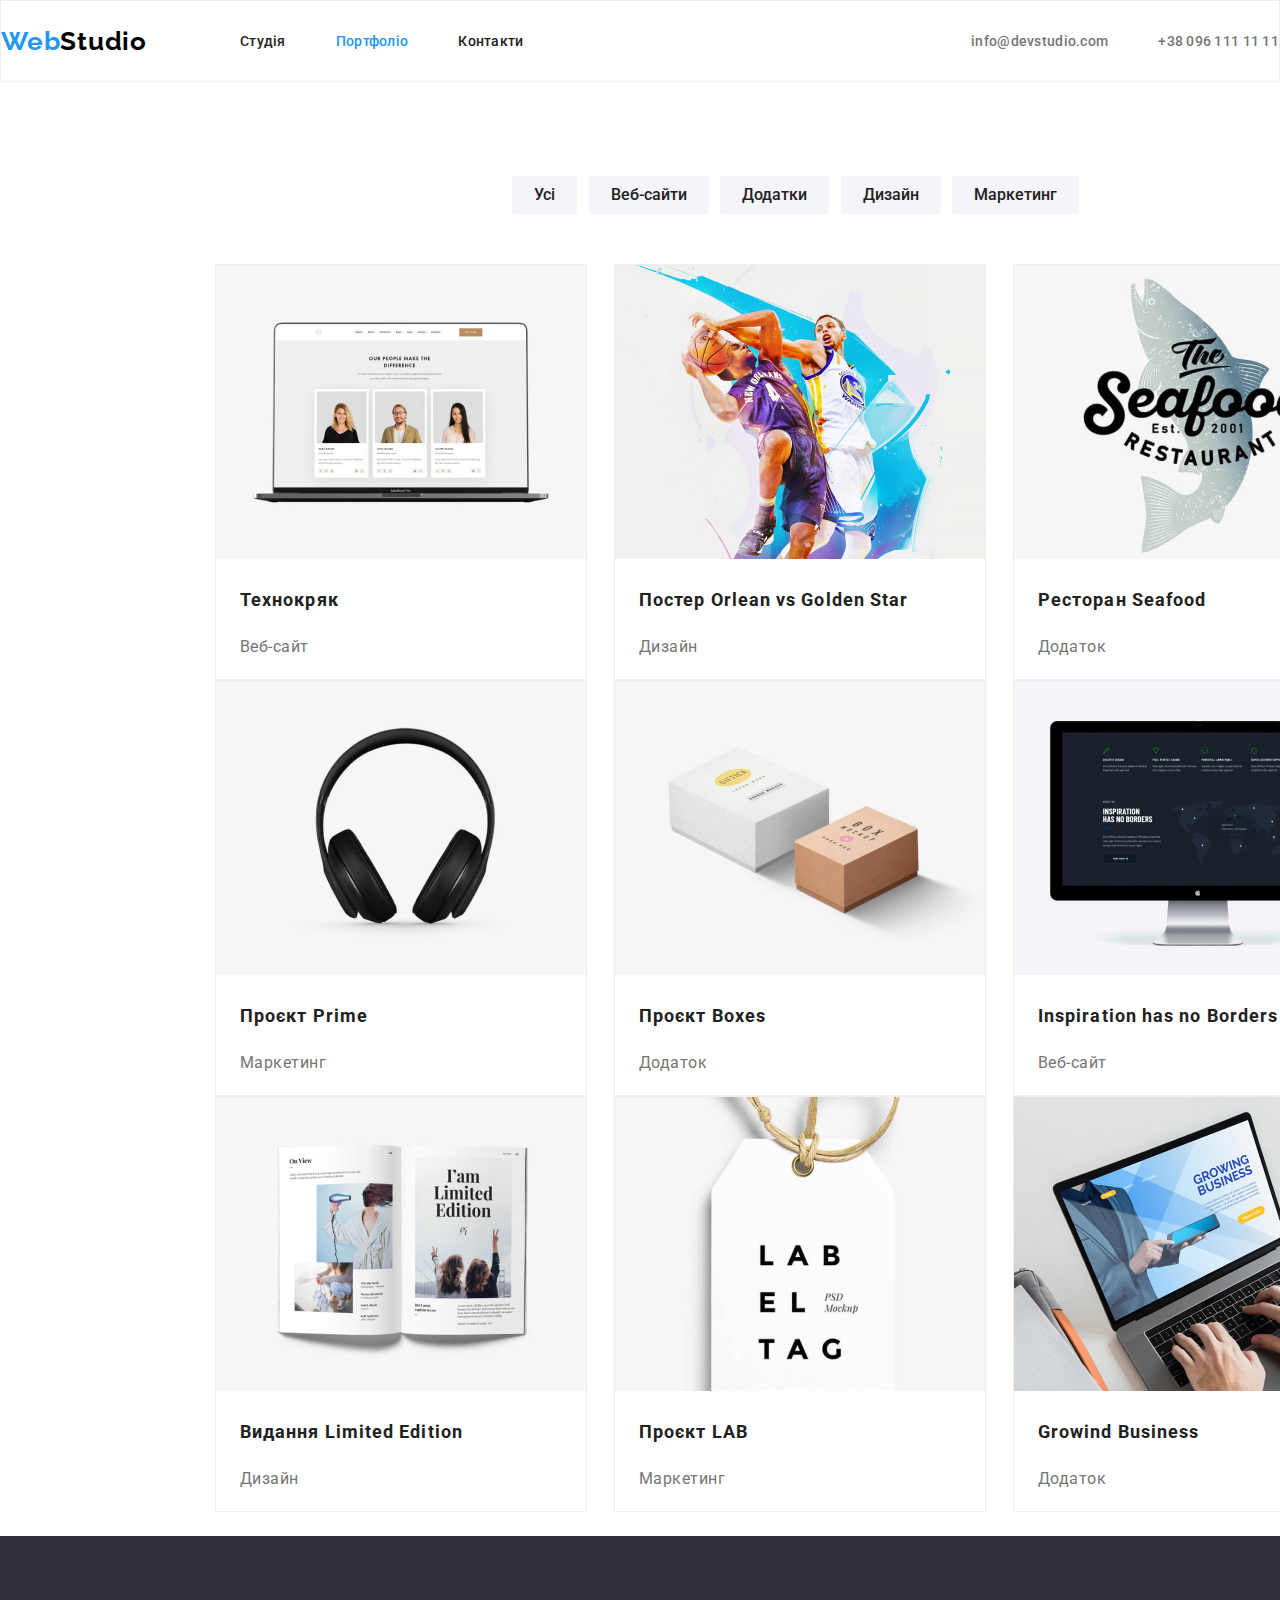
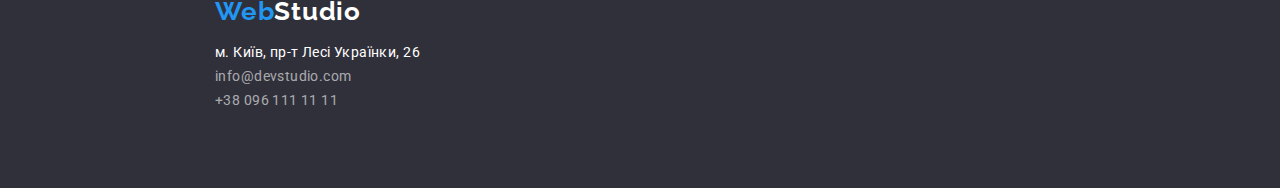
==== portfolio.html @ 53bcb786 "Header CSS" ====
<!DOCTYPE html>
<html lang="uk">
  <head>
    <meta charset="UTF-8" />
    <meta http-equiv="X-UA-Compatible" content="IE=edge" />
    <meta name="viewport" content="width=device-width, initial-scale=1.0" />
    <title>Портфоліо</title>
    <link rel="preconnect" href="https://fonts.googleapis.com" />
    <link rel="preconnect" href="https://fonts.gstatic.com" crossorigin />
    <link
      href="https://fonts.googleapis.com/css2?family=Raleway:wght@700&family=Roboto:wght@400;500;700;900&display=swap"
      rel="stylesheet"
    />
    <link rel="stylesheet" href="./styles/styles.css" />
  </head>
  <body>
    <!-- Header -->
    <header class="header">
      <!--Меню-->
      <div class="total-menu">
        <nav class="menu">
          <a class="name-header" href="./index.html" lang="en"
            ><span class="name-title">Web</span>Studio</a
          >
          <ul class="menu-list">
            <li class="menu-item"><a href="./index.html" class="link">Студія</a></li>
            <li class="menu-item">
              <a href="./portfolio.html" class="link current-text">Портфоліо</a>
            </li>
            <li class="menu-item"><a href="#" class="link">Контакти</a></li>
          </ul>
        </nav>
        <!--Лінки зв'язку-->
        <ul class="menu-contacts">
          <li class="contact-mail">
            <a href="mailto:info@devstudio.com" class="contacts-mail">info@devstudio.com</a>
          </li>
          <li class="contact-tel">
            <a href="tel:+380961111111" class="contacts-tel">+38 096 111 11 11</a>
          </li>
        </ul>
      </div>
    </header>
    <!--Main-->
    <main>
      <section class="portfolio">
        <div class="portfolio-box">
          <ul class="portfolio-list">
            <li class="portfolio-item"><button class="portf-button" type="button">Усі</button></li>
            <li class="portfolio-item">
              <button class="portf-button" type="button">Веб-сайти</button>
            </li>
            <li class="portfolio-item">
              <button class="portf-button" type="button">Додатки</button>
            </li>
            <li class="portfolio-item">
              <button class="portf-button" type="button">Дизайн</button>
            </li>
            <li class="portfolio-item">
              <button class="portf-button" type="button">Маркетинг</button>
            </li>
          </ul>
        </div>
        <h1 class="describe-title">Портфоліо з фотографіями</h1>
        <ul class="photo-list">
          <li class="photo-img">
            <img src="./images/img8.jpg" alt="Ноутбук" width="370" height="294" />
            <h2 class="photo-title">Технокряк</h2>
            <p class="photo-text"><span class="accent">Веб-сайт</span></p>
          </li>
          <li class="photo-img">
            <img src="./images/img9.jpg" alt="Баскетбол" width="370" height="294" />
            <h2 class="photo-title">Постер <span lang="en">Orlean vs Golden Star</span></h2>
            <p class="photo-text"><span class="accent">Дизайн</span></p>
          </li>
          <li class="photo-img">
            <img src="./images/img10.jpg" alt="Логотип" width="370" height="294" />
            <h2 class="photo-title">Ресторан <span lang="en">Seafood</span></h2>
            <p class="photo-text"><span class="accent">Додаток</span></p>
          </li>
          <li class="photo-img">
            <img src="./images/img11.jpg" alt="Навушники" width="370" height="294" />
            <h2 class="photo-title">Проєкт <span lang="en">Prime</span></h2>
            <p class="photo-text"><span class="accent">Маркетинг</span></p>
          </li>
          <li class="photo-img">
            <img src="./images/img12.jpg" alt="Упаковка з картону" width="370" height="294" />
            <h2 class="photo-title">Проєкт <span lang="en">Boxes</span></h2>
            <p class="photo-text"><span class="accent">Додаток</span></p>
          </li>
          <li class="photo-img">
            <img src="./images/img13.jpg" alt="Монітор" width="370" height="294" />
            <h2 class="photo-title" lang="en">Inspiration has no Borders</h2>
            <p class="photo-text"><span class="accent">Веб-сайт</span></p>
          </li>
          <li class="photo-img">
            <img src="./images/img14.jpg" alt="Журнал" width="370" height="294" />
            <h2 class="photo-title">Видання <span lang="en">Limited Edition</span></h2>
            <p class="photo-text"><span class="accent">Дизайн</span></p>
          </li>
          <li class="photo-img">
            <img src="./images/img15.jpg" alt="Бірка" width="370" height="294" />
            <h2 class="photo-title">Проєкт <span lang="en">LAB</span></h2>
            <p class="photo-text"><span class="accent">Маркетинг</span></p>
          </li>
          <li class="photo-img">
            <img src="./images/img16.jpg" alt="Робоче місце" width="370" height="294" />
            <h2 class="photo-title" lang="en">Growind Business</h2>
            <p class="photo-text"><span class="accent">Додаток</span></p>
          </li>
        </ul>
      </section>
    </main>
    <!--Footer-->
    <footer class="footer">
      <div class="footer-block">
        <a class="name-footer" href="index.html" lang="en"
          ><span class="name-title">Web</span>Studio</a
        >
        <address>
          <ul class="address-list">
            <li class="address-item">
              <a
                href="https://goo.gl/maps/f6Jy9NrF3AqPm8kXA"
                target="_blank"
                rel="noopener noreferrer"
                >м. Київ, пр-т Лесі Українки, 26</a
              >
            </li>
            <li class="address-item">
              <a href="mailto:info@devstudio.com" class="contact-link">info@devstudio.com</a>
            </li>
            <li class="address-item">
              <a href="tel:+380961111111" class="contact-link">+38 096 111 11 11</a>
            </li>
          </ul>
        </address>
      </div>
    </footer>
  </body>
</html>
---- styles/styles.css ----
:root {
    --brand-color: #000;
    --primary-text-color: #212121;
    --secondary-text-color: #757575;
    --accent-text-color: #2196F3;
    --title-color: #FFFFFF;
    --background-color: #2F303A;
    --background-button: #2196F3;
    --background-portfolio: #F5F4FA;
    --background-color-main: #ffffff;
    --background-color-active: #188CE8;
}

body {
    font-family: 'Roboto', sans-serif;
    color: var(--primary-text-color);
    background: var(--background-color-main);
    margin: 0 auto;
 
    font-size: 14px;
}

.container {
    width: 1200px;
    padding-left: 15px;
    padding-right: 15px;
    margin: 0 auto;

    outline: 1px solid tomato;
}

/*_____________________Header___________________*/
.header {
    border-color: var(--background-color-main);
    border: 1px solid #ECECEC;
}

.name-header {
    display: inline-block;
    margin-right: 93px;
  
    font-family: 'Raleway';
    font-weight: 700;
    font-size: 26px;
    line-height: 1.19;
    /* identical to box height */
    letter-spacing: 0.03em;

    text-decoration: none;
    color: var(--brand-color);
}

.name-title,
.name-footer {
    color: var(--accent-text-color);
}

/*__________________Menu_____________________*/
.total-menu{
    display: flex;
    align-items: center;
}

.menu {
    display: flex;
    align-items: center;
}

.menu-list,
.menu-contacts {
    list-style: none;
    margin: 0;
}

.menu-list {
    padding-left: 0px;
   
    display: flex;
    justify-content: flex-start; 
    flex-direction: row;
    gap: 50px;
}

.menu-item {
    margin-left: 0px;
    /* padding-right: 50px; */
    
 }

.link {
    display: block;

    color: var(--primary-text-color);
    padding-top: 32px;
    padding-bottom: 32px;

    text-decoration: none;

    font-weight: 500;
    line-height: 16px;
    letter-spacing: 0.02em;

    color: var(--primary-text-color);
}

.current-text {
    color: var(--accent-text-color);
}

   /* Connection links */
.menu-contacts {
    display: flex;
    align-items: center;
    /* padding: 0; */
    padding-left: 0;
    margin-left: auto;
    gap: 50px;
}

.contacts-mail {
    line-height: 16px;
    letter-spacing: 0.02em;

    color: var(--secondary-text-color);
}

.contacts-tel {
    line-height: 16px;
    letter-spacing: 0.02em;

    color: var(--secondary-text-color);
}

.contacts-mail,
.contacts-tel {
    text-decoration: none;
    font-weight: 500;
}

.link:hover,
.link:focus,
.contacts-mail:hover,
.contacts-mail:focus,
.contacts-tel:hover,
.contacts-tel:focus {
    color: var(--accent-text-color);
}

 /*___________________Hero____________________*/
.hero {
    padding-top: 200px;
    padding-bottom: 200px;
    /* padding-left: 452px; */
    background-color: var(--background-color);
}

.hero-title {
    margin: auto auto 30px auto;
    /* padding: 200px 452px 280px; */
    width: 696px;
    /* height: 120px; */
    left: 452px;
    top: 280px;
    font-weight: 900;
    font-size: 44px;
    line-height: 1.36;
    /* or 136% */
    text-align: center;
    letter-spacing: 0.06em;
    text-transform: uppercase;
    color: var(--title-color);
}

    /* Button */
.hero-button {
    width: 216px;
    height: 50px;
    margin: 0 auto;
    display: flex;
    align-items: center;
    text-align: center;
    font-weight: 700;
    font-size: 16px;
    line-height: 1.8;
    cursor: pointer;
    color: var(--title-color);
    background-color: var(--background-button);
    box-shadow: 0px 4px 4px rgba(0, 0, 0, 0.15);
    border-radius: 4px;
    border: none;
    justify-content: center;
}

.hero button[type="button"]:hover,
.hero button[type="button"]:focus {
    color: var(--title-color);
    background-color: var(--background-color-active);
}

/* ___________________Describe_________________________ */

.describe {
    padding-left: 215px;
    padding-top: 94px;
    padding-bottom: 94px;
}

.describe-title {
    content-visibility: hidden;
    margin: 0;
}

.describe-list {
    margin: 0 auto;
    padding-left: 0;
    display: flex;
    list-style: none;
    gap: 30px;
}



.describe-article {
    margin-top: 0;
    margin-bottom: 10px;
    /* width: 270px; */
    /* height: 16px; */
    font-weight: 700;
    font-size: 14px;
    line-height: 1.14;
    letter-spacing: 0.03em;
    text-transform: uppercase;
    color: var(--primary-text-color);
}

.describe-text {
    margin: 0;

    width: 270px;
    height: 72px;

    font-size: 14px;
    line-height: 1.5;
    /* or 171% */

    letter-spacing: 0.03em;
    color: var(--secondary-text-color);

}

/*__________________Our business______________*/

.our-business {
    margin-top: 118px;

    width: 1170px;
    height: 386px;
}

.our-business-title {
    margin: 0px;
    margin-left: 617px;
    margin-bottom: 50px;

    width: 366px;
    height: 42px;

    display: flex;
    justify-content: center;
    
    font-size: 32px;
    line-height: 1.3;
    text-align: center;
    letter-spacing: 0.03em;
    
    color: var(--primary-text-color);
}

.our-business-list {
    margin: 0 0 0 215px;
    padding-left: 0;
    display: flex;
    /* flex-direction: row; */
    list-style: none;
}

.our-business-item {
    padding-right: 30px;
}

/* __________________Our command________________ */
.our-command {
    margin-top: 94px;

    width: 1600px;
    height: 648px;

    background-color: var(--background-portfolio);
}

.our-command-title {
    padding-top: 94px;
    padding-left: 668px;
    margin: 0;

    width: 264px;
    height: 42px;

    display: flex;
    justify-content: center;

    font-size: 32px;
    line-height: 1.3;
    text-align: center;
    letter-spacing: 0.03em;

    color: var(--primary-text-color);
}

.our-command-list {
    margin: 50px 215px 94px;
    padding-left: 0px;

    display: flex;
    flex-direction: row;
  
    list-style: none;
}

.our-command-item {
    padding-right: 30px;

    width: 270px;
    height: 368px;
}

.our-name {
    margin-top: 30px;
    margin-bottom: 0;
    font-weight: 500;
    font-size: 16px;
    line-height: 1.18;
/* identical to box height */
    text-align: center;
    letter-spacing: 0.03em;
    color: var(--primary-text-color);
    display: flex;
    justify-content: center;
}

.our-job{
    margin-top: 10px;
    margin-bottom: 0;
    /* font-weight: 400; */
    font-size: 16px;
    line-height: 1.18;
/* identical to box height */
    text-align: center;
    letter-spacing: 0.03em;
    color:var(--secondary-text-color);

    display: flex;
    justify-content: center;
}

.pic-worker {
    width: 270px;
    height: 368px;

    background: #FFFFFF;
/* material shadow v1 */

    box-shadow: 0px 1px 3px rgba(0, 0, 0, 0.12), 0px 1px 1px rgba(0, 0, 0, 0.14), 0px 2px 1px rgba(0, 0, 0, 0.2);
    border-radius: 0px 0px 4px 4px;

}

/*__________________Footer__________________________*/
.footer {
    width: 1600px;
    height: 252px;

    background-color: var(--background-color);
}

.footer-block {
    padding-top: 60px;
}

.name-footer {
    margin-left: 215px;
    margin-top: 60px;

    width: 145px;
    height: 31px;

    font-family: 'Raleway';
    font-weight: 700;
    font-size: 26px;
    line-height: 1.19;
 /* identical to box height */
    letter-spacing: 0.03em;
    text-decoration: none;
    color: #FFFFFF;
}

.address-list {
    margin-left: 215px;

    padding-left: 0px;

    list-style: none;
    font-style: normal;

    width: 231px;
    height: 81px;


    text-decoration:none;
}

.contact-link:hover,
.contact-link:focus {
    color: var(--accent-text-color);
}

.address-list a[href="https://goo.gl/maps/f6Jy9NrF3AqPm8kXA"] {
    width: 231px;
    height: 21px;
    font-weight: 400;
    font-size: 14px;
    line-height: 1.71;
    /* or 171% */
    
    letter-spacing: 0.03em;

    text-decoration:none;
    color: #fff;
}

.contact-link {
    width: 231px;
    height: 21px;
    font-weight: 400;
    font-size: 14px;
    line-height: 1.71;
    /* or 171% */

    letter-spacing: 0.03em;

    color: rgba(255, 255, 255, 0.6);
    text-decoration:none;
}

.address-item:hover,
.address-item:focus {
    color: var(--accent-text-color);
}

/*========================Portfolio==========================*/

.portfolio {
    margin: 94px 0 0 215px;

    width: 1170px;
    height: 1360px;
}

.portfolio-box {
    margin: 94px 0 0 297px;
    padding-left: 0;
    width: 575px;
    height: 54px;
}

.portfolio-list {
    margin: 0;
    padding-left: 0;
    list-style: none;
    display: flex;
    justify-content: space-between;
}

.portf-button:hover,
.portf-button:focus {
    background-color: var(--accent-text-color);
    color: var(--title-color);
}

.portf-button {
    padding: 6px 22px;
    width: auto;
    height: 38px;
    border-radius: 4px;
    border: 0;
    cursor: pointer;
    font-family: 'Roboto';
    /* font-style: normal; */
    font-weight: 500;
    font-size: 16px;
    line-height: 1.6;
    /* identical to box height, or 162% */
    text-align: center;
    /* letter-spacing: 0.03em; */
    color: var(--primary-text-color);
    background-color: var(--background-portfolio);
}

.portfolio-item {
    padding-right: 8px;
}

.photo-list {
    margin-top: 34px;
    padding-left: 0;
    list-style: none;
    display: flex;
    justify-content: space-between;
    flex-flow: row wrap;
    align-items: flex-end;
}

.photo-img {
    background: #FFFFFF;
    border: 1px solid #EEEEEE;
}

.photo-title {
    margin-left: 24px;
    margin-top: 20px;

    width: 322px;
    height: 36px;

    font-weight: 700;
    font-size: 18px;
    line-height: 2;
/* identical to box height, or 200% */

    letter-spacing: 0.06em;

    color: var(--primary-text-color);
}

.photo-text {
    margin-left: 24px;
    margin-top: 4px;

    width: 322px;
    height: 30px;

    font-weight: 400;
    font-size: 16px;
    line-height: 1.8;
/* identical to box height, or 188% */

    letter-spacing: 0.03em;

    color: var(--secondary-text-color);
}
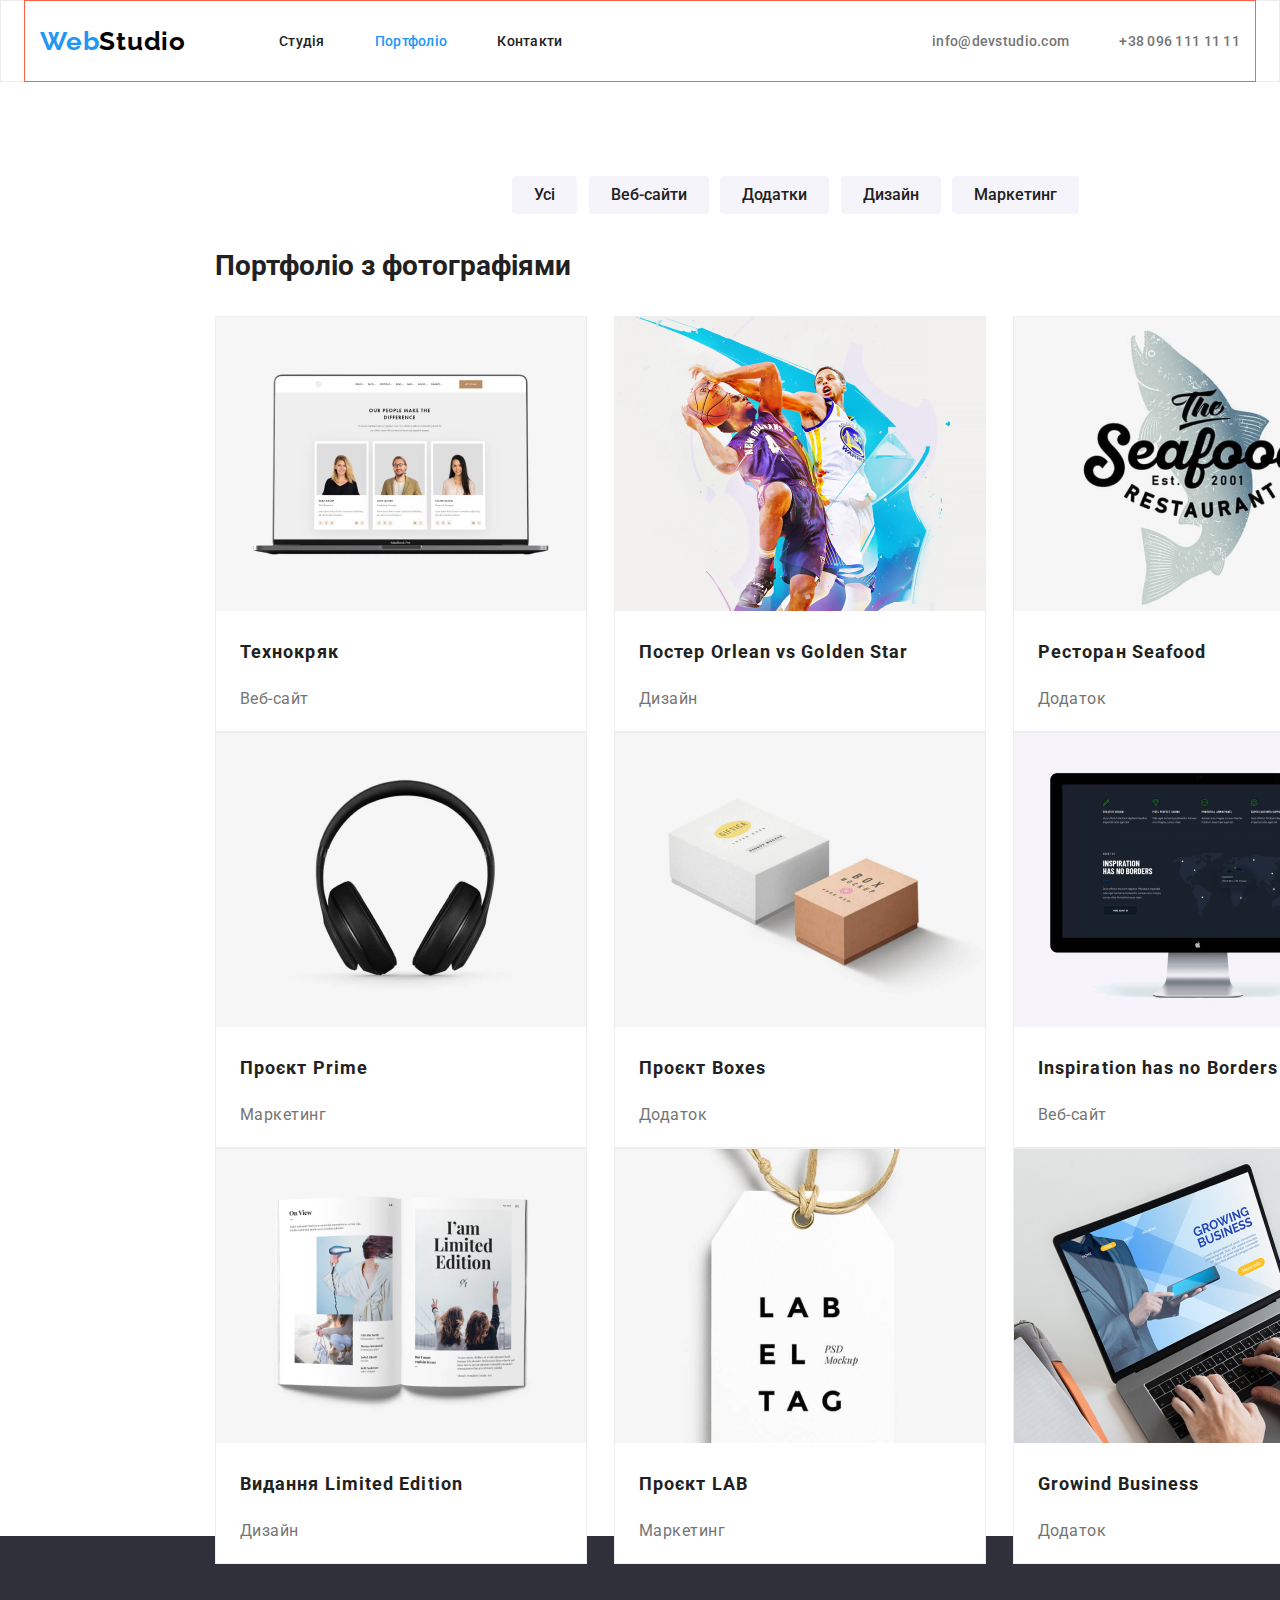
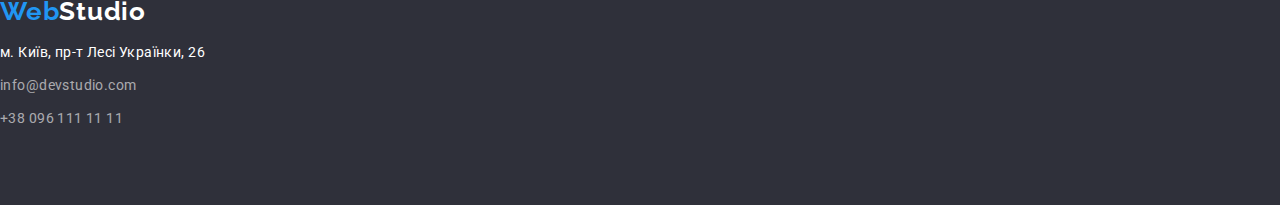
==== commit 5375e1bc: "Index CSS" ====
--- a/portfolio.html
+++ b/portfolio.html
@@ -17,7 +17,7 @@
     <!-- Header -->
     <header class="header">
       <!--Меню-->
-      <div class="total-menu">
+      <div class="container total-menu">
         <nav class="menu">
           <a class="name-header" href="./index.html" lang="en"
             ><span class="name-title">Web</span>Studio</a
--- a/styles/styles.css
+++ b/styles/styles.css
@@ -200,15 +200,21 @@
 /* ___________________Describe_________________________ */
 
 .describe {
-    padding-left: 215px;
     padding-top: 94px;
     padding-bottom: 94px;
 }
 
-.describe-title {
-    content-visibility: hidden;
-    margin: 0;
-}
+.visually-hidden {
+    position: absolute;
+    white-space: nowrap;
+    width: 1px; 
+    height: 1px;
+    overflow: hidden;
+    border: 0;
+    padding: 0;
+    clip: rect(0 0 0 0);
+    clip-path: inset(50%);
+    margin: -1px; }
 
 .describe-list {
     margin: 0 auto;
@@ -223,8 +229,7 @@
 .describe-article {
     margin-top: 0;
     margin-bottom: 10px;
-    /* width: 270px; */
-    /* height: 16px; */
+
     font-weight: 700;
     font-size: 14px;
     line-height: 1.14;
@@ -251,87 +256,67 @@
 /*__________________Our business______________*/
 
 .our-business {
-    margin-top: 118px;
-
-    width: 1170px;
-    height: 386px;
+    padding-bottom: 94px;
 }
 
 .our-business-title {
-    margin: 0px;
-    margin-left: 617px;
     margin-bottom: 50px;
-
-    width: 366px;
-    height: 42px;
+    margin-top: 0;
 
     display: flex;
     justify-content: center;
-    
     font-size: 32px;
     line-height: 1.3;
     text-align: center;
     letter-spacing: 0.03em;
-    
     color: var(--primary-text-color);
 }
 
 .our-business-list {
-    margin: 0 0 0 215px;
-    padding-left: 0;
-    display: flex;
-    /* flex-direction: row; */
-    list-style: none;
+    display: flex;
+    margin: 0;
+    padding-left: 0;
+
+    justify-content: center;
+    gap: 30px;
 }
 
 .our-business-item {
-    padding-right: 30px;
+    list-style: none;
+    /* padding-right: 30px; */
 }
 
 /* __________________Our command________________ */
 .our-command {
-    margin-top: 94px;
-
-    width: 1600px;
-    height: 648px;
+    padding-top: 94px;
+    padding-bottom: 94px;
 
     background-color: var(--background-portfolio);
 }
 
 .our-command-title {
-    padding-top: 94px;
-    padding-left: 668px;
-    margin: 0;
-
-    width: 264px;
-    height: 42px;
-
-    display: flex;
-    justify-content: center;
+    margin-bottom: 50px;
+    margin-top: 0;
 
     font-size: 32px;
     line-height: 1.3;
     text-align: center;
     letter-spacing: 0.03em;
-
     color: var(--primary-text-color);
 }
 
 .our-command-list {
-    margin: 50px 215px 94px;
-    padding-left: 0px;
-
-    display: flex;
-    flex-direction: row;
-  
+    display: flex;
+    justify-content: center;
+    margin: 0;
+    padding-left: 0;
+    gap: 30px;
     list-style: none;
 }
 
 .our-command-item {
-    padding-right: 30px;
-
-    width: 270px;
-    height: 368px;
+    /* width: 270px; */
+    /* height: 368px; */
 }
 
 .our-name {
@@ -377,23 +362,14 @@
 
 /*__________________Footer__________________________*/
 .footer {
-    width: 1600px;
-    height: 252px;
-
+    /* width: 1600px; */
+    /* height: 252px; */
+    padding: 60px 0;
     background-color: var(--background-color);
 }
 
-.footer-block {
-    padding-top: 60px;
-}
-
 .name-footer {
-    margin-left: 215px;
-    margin-top: 60px;
-
-    width: 145px;
-    height: 31px;
-
+    margin-bottom: 20px;
     font-family: 'Raleway';
     font-weight: 700;
     font-size: 26px;
@@ -405,17 +381,9 @@
 }
 
 .address-list {
-    margin-left: 215px;
-
     padding-left: 0px;
-
     list-style: none;
     font-style: normal;
-
-    width: 231px;
-    height: 81px;
-
-
     text-decoration:none;
 }
 
@@ -425,8 +393,6 @@
 }
 
 .address-list a[href="https://goo.gl/maps/f6Jy9NrF3AqPm8kXA"] {
-    width: 231px;
-    height: 21px;
     font-weight: 400;
     font-size: 14px;
     line-height: 1.71;
@@ -438,16 +404,16 @@
     color: #fff;
 }
 
+.address-item {
+    margin-top: 9px;
+}
+
 .contact-link {
-    width: 231px;
-    height: 21px;
     font-weight: 400;
     font-size: 14px;
     line-height: 1.71;
     /* or 171% */
-
-    letter-spacing: 0.03em;
-
+    letter-spacing: 0.03em;
     color: rgba(255, 255, 255, 0.6);
     text-decoration:none;
 }
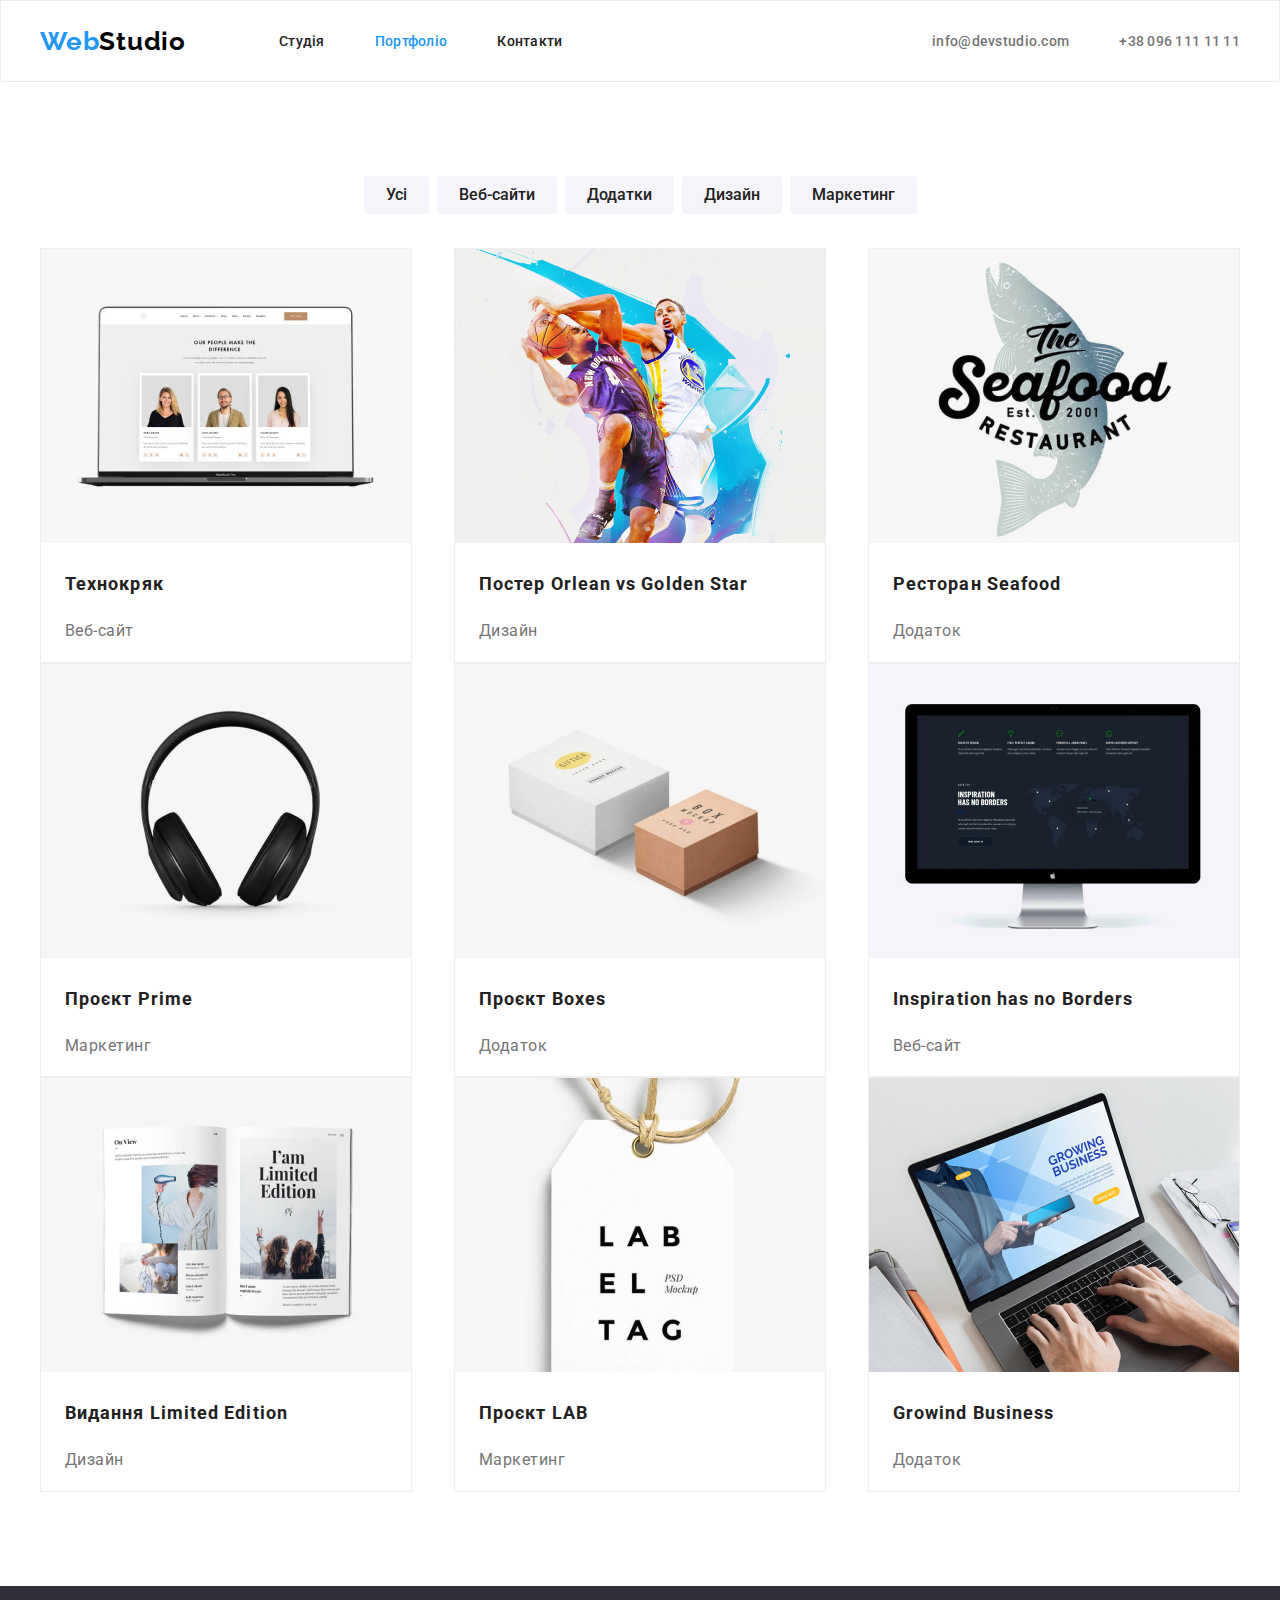
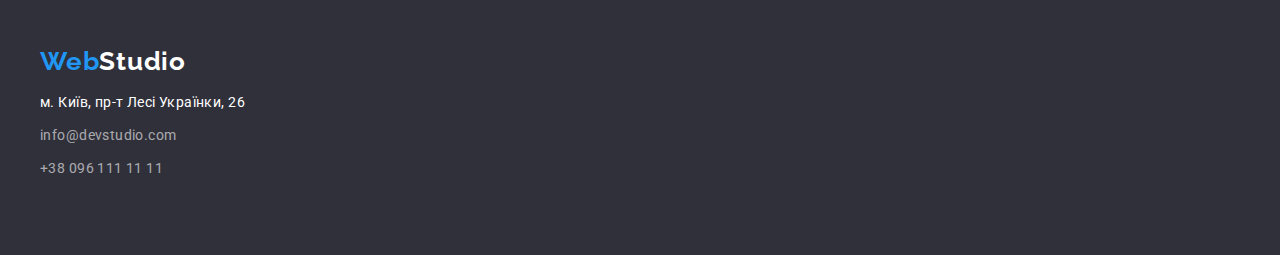
==== commit 6ad29206: "Portfolio CSS" ====
--- a/portfolio.html
+++ b/portfolio.html
@@ -44,7 +44,7 @@
     <!--Main-->
     <main>
       <section class="portfolio">
-        <div class="portfolio-box">
+        <div class="container">
           <ul class="portfolio-list">
             <li class="portfolio-item"><button class="portf-button" type="button">Усі</button></li>
             <li class="portfolio-item">
@@ -60,60 +60,60 @@
               <button class="portf-button" type="button">Маркетинг</button>
             </li>
           </ul>
+          <h1 class="visually-hidden">Портфоліо з фотографіями</h1>
+          <ul class="photo-list">
+            <li class="photo-img">
+              <img src="./images/img8.jpg" alt="Ноутбук" width="370" height="294" />
+              <h2 class="photo-title">Технокряк</h2>
+              <p class="photo-text"><span class="accent">Веб-сайт</span></p>
+            </li>
+            <li class="photo-img">
+              <img src="./images/img9.jpg" alt="Баскетбол" width="370" height="294" />
+              <h2 class="photo-title">Постер <span lang="en">Orlean vs Golden Star</span></h2>
+              <p class="photo-text"><span class="accent">Дизайн</span></p>
+            </li>
+            <li class="photo-img">
+              <img src="./images/img10.jpg" alt="Логотип" width="370" height="294" />
+              <h2 class="photo-title">Ресторан <span lang="en">Seafood</span></h2>
+              <p class="photo-text"><span class="accent">Додаток</span></p>
+            </li>
+            <li class="photo-img">
+              <img src="./images/img11.jpg" alt="Навушники" width="370" height="294" />
+              <h2 class="photo-title">Проєкт <span lang="en">Prime</span></h2>
+              <p class="photo-text"><span class="accent">Маркетинг</span></p>
+            </li>
+            <li class="photo-img">
+              <img src="./images/img12.jpg" alt="Упаковка з картону" width="370" height="294" />
+              <h2 class="photo-title">Проєкт <span lang="en">Boxes</span></h2>
+              <p class="photo-text"><span class="accent">Додаток</span></p>
+            </li>
+            <li class="photo-img">
+              <img src="./images/img13.jpg" alt="Монітор" width="370" height="294" />
+              <h2 class="photo-title" lang="en">Inspiration has no Borders</h2>
+              <p class="photo-text"><span class="accent">Веб-сайт</span></p>
+            </li>
+            <li class="photo-img">
+              <img src="./images/img14.jpg" alt="Журнал" width="370" height="294" />
+              <h2 class="photo-title">Видання <span lang="en">Limited Edition</span></h2>
+              <p class="photo-text"><span class="accent">Дизайн</span></p>
+            </li>
+            <li class="photo-img">
+              <img src="./images/img15.jpg" alt="Бірка" width="370" height="294" />
+              <h2 class="photo-title">Проєкт <span lang="en">LAB</span></h2>
+              <p class="photo-text"><span class="accent">Маркетинг</span></p>
+            </li>
+            <li class="photo-img">
+              <img src="./images/img16.jpg" alt="Робоче місце" width="370" height="294" />
+              <h2 class="photo-title" lang="en">Growind Business</h2>
+              <p class="photo-text"><span class="accent">Додаток</span></p>
+            </li>
+          </ul>
         </div>
-        <h1 class="describe-title">Портфоліо з фотографіями</h1>
-        <ul class="photo-list">
-          <li class="photo-img">
-            <img src="./images/img8.jpg" alt="Ноутбук" width="370" height="294" />
-            <h2 class="photo-title">Технокряк</h2>
-            <p class="photo-text"><span class="accent">Веб-сайт</span></p>
-          </li>
-          <li class="photo-img">
-            <img src="./images/img9.jpg" alt="Баскетбол" width="370" height="294" />
-            <h2 class="photo-title">Постер <span lang="en">Orlean vs Golden Star</span></h2>
-            <p class="photo-text"><span class="accent">Дизайн</span></p>
-          </li>
-          <li class="photo-img">
-            <img src="./images/img10.jpg" alt="Логотип" width="370" height="294" />
-            <h2 class="photo-title">Ресторан <span lang="en">Seafood</span></h2>
-            <p class="photo-text"><span class="accent">Додаток</span></p>
-          </li>
-          <li class="photo-img">
-            <img src="./images/img11.jpg" alt="Навушники" width="370" height="294" />
-            <h2 class="photo-title">Проєкт <span lang="en">Prime</span></h2>
-            <p class="photo-text"><span class="accent">Маркетинг</span></p>
-          </li>
-          <li class="photo-img">
-            <img src="./images/img12.jpg" alt="Упаковка з картону" width="370" height="294" />
-            <h2 class="photo-title">Проєкт <span lang="en">Boxes</span></h2>
-            <p class="photo-text"><span class="accent">Додаток</span></p>
-          </li>
-          <li class="photo-img">
-            <img src="./images/img13.jpg" alt="Монітор" width="370" height="294" />
-            <h2 class="photo-title" lang="en">Inspiration has no Borders</h2>
-            <p class="photo-text"><span class="accent">Веб-сайт</span></p>
-          </li>
-          <li class="photo-img">
-            <img src="./images/img14.jpg" alt="Журнал" width="370" height="294" />
-            <h2 class="photo-title">Видання <span lang="en">Limited Edition</span></h2>
-            <p class="photo-text"><span class="accent">Дизайн</span></p>
-          </li>
-          <li class="photo-img">
-            <img src="./images/img15.jpg" alt="Бірка" width="370" height="294" />
-            <h2 class="photo-title">Проєкт <span lang="en">LAB</span></h2>
-            <p class="photo-text"><span class="accent">Маркетинг</span></p>
-          </li>
-          <li class="photo-img">
-            <img src="./images/img16.jpg" alt="Робоче місце" width="370" height="294" />
-            <h2 class="photo-title" lang="en">Growind Business</h2>
-            <p class="photo-text"><span class="accent">Додаток</span></p>
-          </li>
-        </ul>
       </section>
     </main>
     <!--Footer-->
     <footer class="footer">
-      <div class="footer-block">
+      <div class="container">
         <a class="name-footer" href="index.html" lang="en"
           ><span class="name-title">Web</span>Studio</a
         >
--- a/styles/styles.css
+++ b/styles/styles.css
@@ -25,8 +25,6 @@
     padding-left: 15px;
     padding-right: 15px;
     margin: 0 auto;
-
-    outline: 1px solid tomato;
 }
 
 /*_____________________Header___________________*/
@@ -156,11 +154,7 @@
 
 .hero-title {
     margin: auto auto 30px auto;
-    /* padding: 200px 452px 280px; */
     width: 696px;
-    /* height: 120px; */
-    left: 452px;
-    top: 280px;
     font-weight: 900;
     font-size: 44px;
     line-height: 1.36;
@@ -224,8 +218,6 @@
     gap: 30px;
 }
 
-
-
 .describe-article {
     margin-top: 0;
     margin-bottom: 10px;
@@ -250,7 +242,6 @@
 
     letter-spacing: 0.03em;
     color: var(--secondary-text-color);
-
 }
 
 /*__________________Our business______________*/
@@ -283,7 +274,6 @@
 
 .our-business-item {
     list-style: none;
-    /* padding-right: 30px; */
 }
 
 /* __________________Our command________________ */
@@ -312,11 +302,6 @@
     padding-left: 0;
     gap: 30px;
     list-style: none;
-}
-
-.our-command-item {
-    /* width: 270px; */
-    /* height: 368px; */
 }
 
 .our-name {
@@ -357,13 +342,10 @@
 
     box-shadow: 0px 1px 3px rgba(0, 0, 0, 0.12), 0px 1px 1px rgba(0, 0, 0, 0.14), 0px 2px 1px rgba(0, 0, 0, 0.2);
     border-radius: 0px 0px 4px 4px;
-
 }
 
 /*__________________Footer__________________________*/
 .footer {
-    /* width: 1600px; */
-    /* height: 252px; */
     padding: 60px 0;
     background-color: var(--background-color);
 }
@@ -397,11 +379,10 @@
     font-size: 14px;
     line-height: 1.71;
     /* or 171% */
-    
     letter-spacing: 0.03em;
 
     text-decoration:none;
-    color: #fff;
+    color: var(--title-color);
 }
 
 .address-item {
@@ -426,17 +407,8 @@
 /*========================Portfolio==========================*/
 
 .portfolio {
-    margin: 94px 0 0 215px;
-
-    width: 1170px;
-    height: 1360px;
-}
-
-.portfolio-box {
-    margin: 94px 0 0 297px;
-    padding-left: 0;
-    width: 575px;
-    height: 54px;
+    padding-top: 94px;
+    padding-bottom: 94px;
 }
 
 .portfolio-list {
@@ -444,7 +416,8 @@
     padding-left: 0;
     list-style: none;
     display: flex;
-    justify-content: space-between;
+    justify-content: center;
+    gap: 8px;
 }
 
 .portf-button:hover,
@@ -472,13 +445,11 @@
     background-color: var(--background-portfolio);
 }
 
-.portfolio-item {
-    padding-right: 8px;
-}
-
 .photo-list {
     margin-top: 34px;
-    padding-left: 0;
+    margin-bottom: 0;
+    padding-left: 0;
+
     list-style: none;
     display: flex;
     justify-content: space-between;
@@ -494,33 +465,24 @@
 .photo-title {
     margin-left: 24px;
     margin-top: 20px;
-
-    width: 322px;
-    height: 36px;
-
+    /* width: 322px; */
+    /* height: 36px; */
     font-weight: 700;
     font-size: 18px;
     line-height: 2;
 /* identical to box height, or 200% */
-
     letter-spacing: 0.06em;
-
     color: var(--primary-text-color);
 }
 
 .photo-text {
     margin-left: 24px;
     margin-top: 4px;
-
-    width: 322px;
-    height: 30px;
 
     font-weight: 400;
     font-size: 16px;
     line-height: 1.8;
 /* identical to box height, or 188% */
-
-    letter-spacing: 0.03em;
-
+    letter-spacing: 0.03em;
     color: var(--secondary-text-color);
 }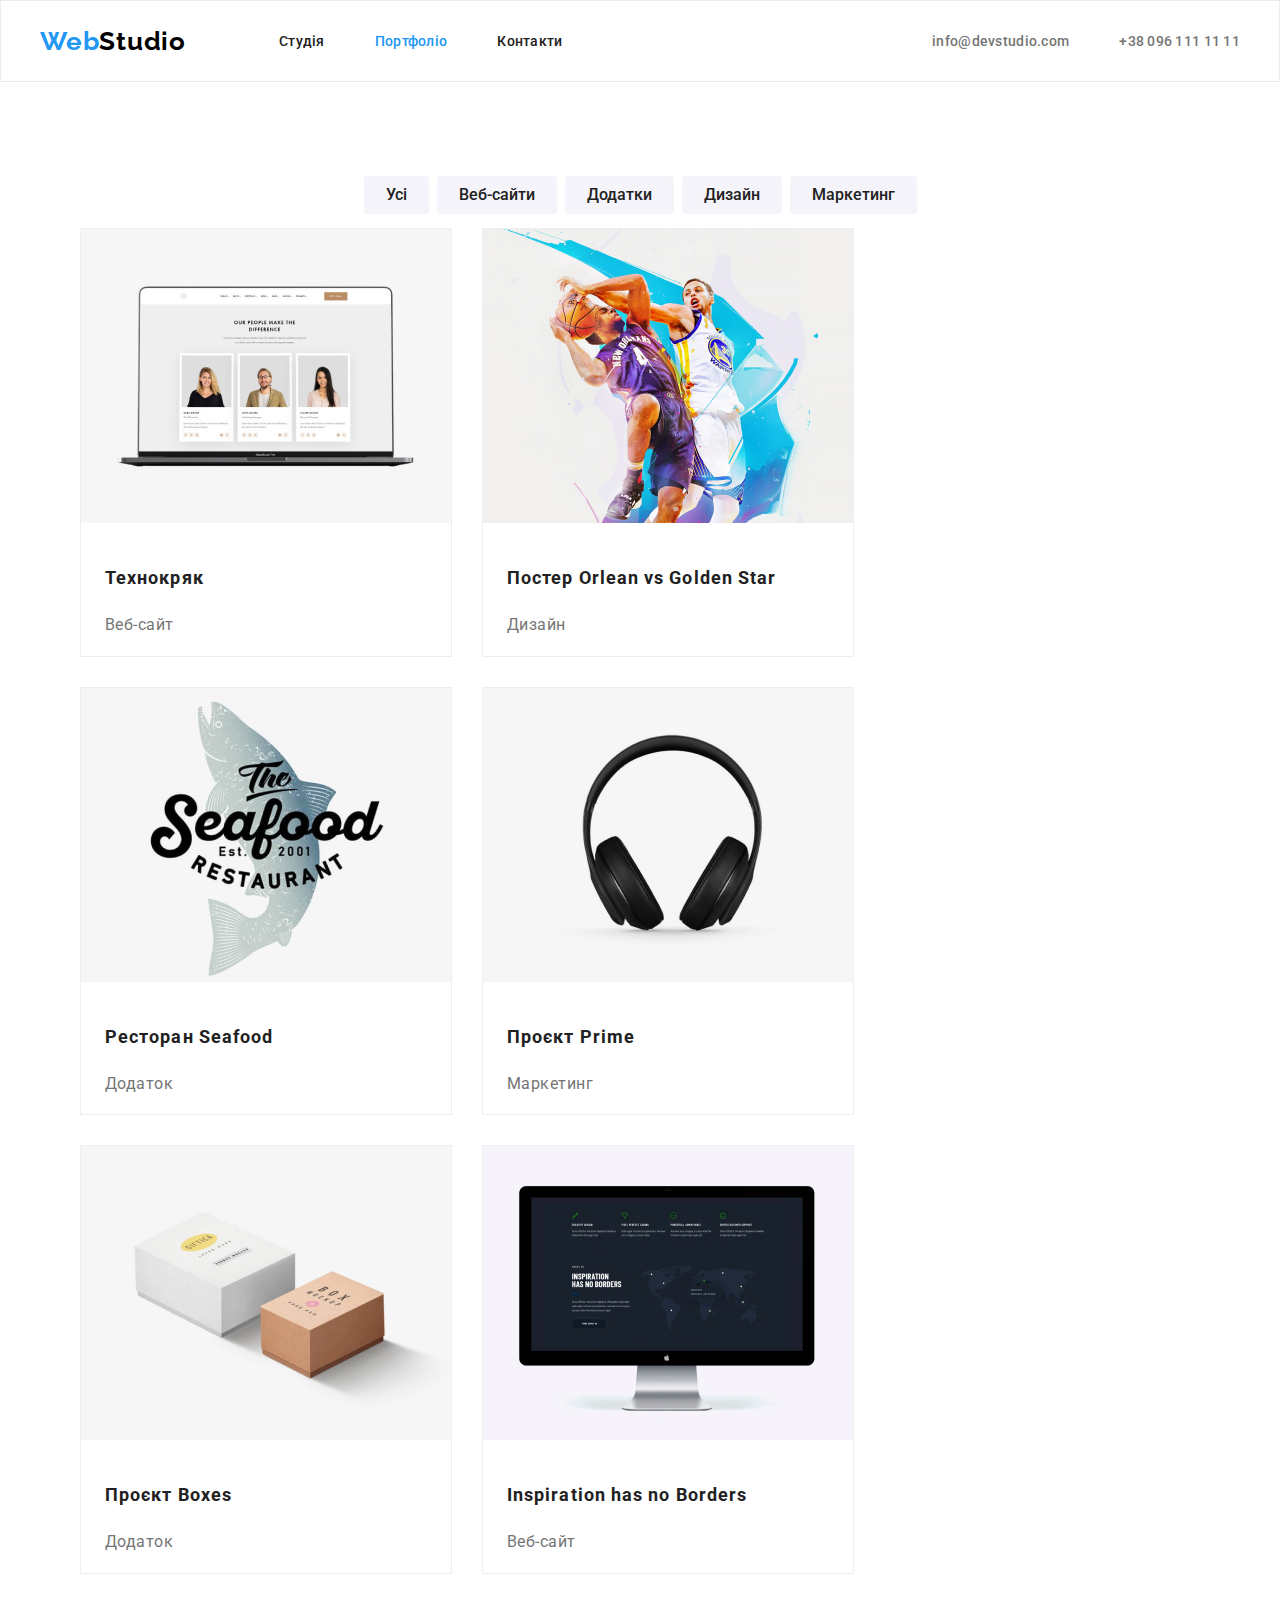
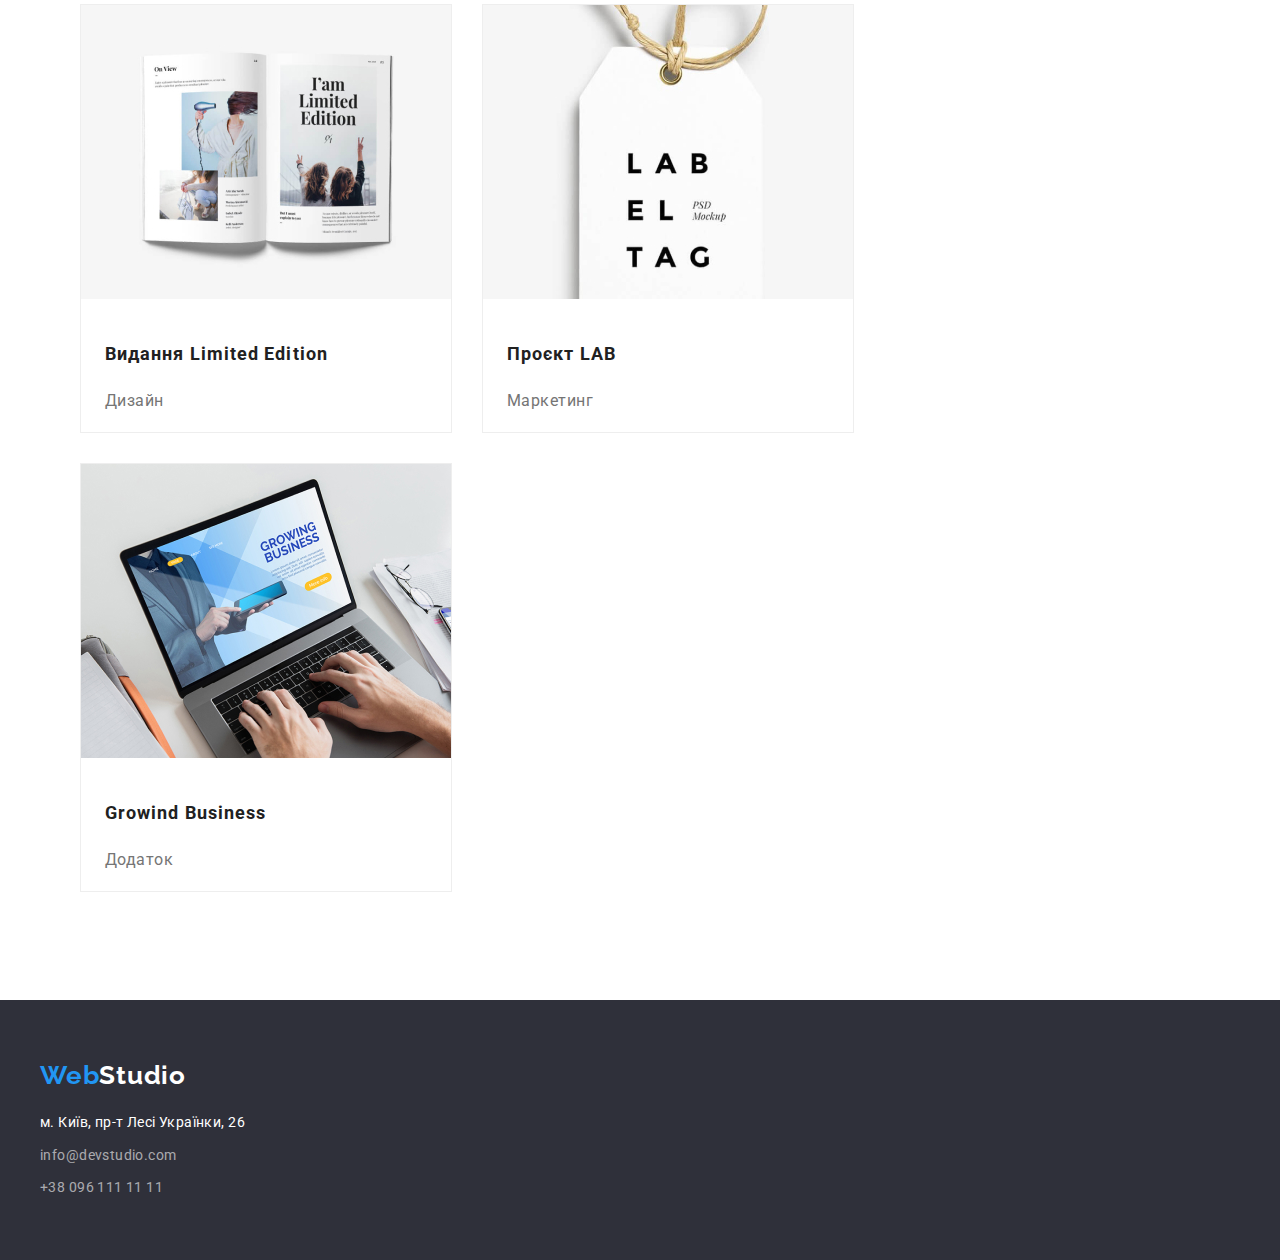
==== commit 9f3ce23a: "Footer HTML CSS" ====
--- a/portfolio.html
+++ b/portfolio.html
@@ -64,48 +64,66 @@
           <ul class="photo-list">
             <li class="photo-img">
               <img src="./images/img8.jpg" alt="Ноутбук" width="370" height="294" />
-              <h2 class="photo-title">Технокряк</h2>
-              <p class="photo-text"><span class="accent">Веб-сайт</span></p>
+              <div class="photo-item">
+                <h2 class="photo-title">Технокряк</h2>
+                <p class="photo-text"><span class="accent">Веб-сайт</span></p>
+              </div>
             </li>
             <li class="photo-img">
               <img src="./images/img9.jpg" alt="Баскетбол" width="370" height="294" />
-              <h2 class="photo-title">Постер <span lang="en">Orlean vs Golden Star</span></h2>
-              <p class="photo-text"><span class="accent">Дизайн</span></p>
+              <div class="photo-item">
+                <h2 class="photo-title">Постер <span lang="en">Orlean vs Golden Star</span></h2>
+                <p class="photo-text"><span class="accent">Дизайн</span></p>
+              </div>
             </li>
             <li class="photo-img">
               <img src="./images/img10.jpg" alt="Логотип" width="370" height="294" />
-              <h2 class="photo-title">Ресторан <span lang="en">Seafood</span></h2>
-              <p class="photo-text"><span class="accent">Додаток</span></p>
+              <div class="photo-item">
+                <h2 class="photo-title">Ресторан <span lang="en">Seafood</span></h2>
+                <p class="photo-text"><span class="accent">Додаток</span></p>
+              </div>
             </li>
             <li class="photo-img">
               <img src="./images/img11.jpg" alt="Навушники" width="370" height="294" />
-              <h2 class="photo-title">Проєкт <span lang="en">Prime</span></h2>
-              <p class="photo-text"><span class="accent">Маркетинг</span></p>
+              <div class="photo-item">
+                <h2 class="photo-title">Проєкт <span lang="en">Prime</span></h2>
+                <p class="photo-text"><span class="accent">Маркетинг</span></p>
+              </div>
             </li>
             <li class="photo-img">
               <img src="./images/img12.jpg" alt="Упаковка з картону" width="370" height="294" />
-              <h2 class="photo-title">Проєкт <span lang="en">Boxes</span></h2>
-              <p class="photo-text"><span class="accent">Додаток</span></p>
+              <div class="photo-item">
+                <h2 class="photo-title">Проєкт <span lang="en">Boxes</span></h2>
+                <p class="photo-text"><span class="accent">Додаток</span></p>
+              </div>
             </li>
             <li class="photo-img">
               <img src="./images/img13.jpg" alt="Монітор" width="370" height="294" />
-              <h2 class="photo-title" lang="en">Inspiration has no Borders</h2>
-              <p class="photo-text"><span class="accent">Веб-сайт</span></p>
+              <div class="photo-item">
+                <h2 class="photo-title" lang="en">Inspiration has no Borders</h2>
+                <p class="photo-text"><span class="accent">Веб-сайт</span></p>
+              </div>
             </li>
             <li class="photo-img">
               <img src="./images/img14.jpg" alt="Журнал" width="370" height="294" />
-              <h2 class="photo-title">Видання <span lang="en">Limited Edition</span></h2>
-              <p class="photo-text"><span class="accent">Дизайн</span></p>
+              <div class="photo-item">
+                <h2 class="photo-title">Видання <span lang="en">Limited Edition</span></h2>
+                <p class="photo-text"><span class="accent">Дизайн</span></p>
+              </div>
             </li>
             <li class="photo-img">
               <img src="./images/img15.jpg" alt="Бірка" width="370" height="294" />
-              <h2 class="photo-title">Проєкт <span lang="en">LAB</span></h2>
-              <p class="photo-text"><span class="accent">Маркетинг</span></p>
+              <div class="photo-item">
+                <h2 class="photo-title">Проєкт <span lang="en">LAB</span></h2>
+                <p class="photo-text"><span class="accent">Маркетинг</span></p>
+              </div>
             </li>
             <li class="photo-img">
               <img src="./images/img16.jpg" alt="Робоче місце" width="370" height="294" />
-              <h2 class="photo-title" lang="en">Growind Business</h2>
-              <p class="photo-text"><span class="accent">Додаток</span></p>
+              <div class="photo-item">
+                <h2 class="photo-title" lang="en">Growind Business</h2>
+                <p class="photo-text"><span class="accent">Додаток</span></p>
+              </div>
             </li>
           </ul>
         </div>
@@ -127,10 +145,10 @@
                 >м. Київ, пр-т Лесі Українки, 26</a
               >
             </li>
-            <li class="address-item">
+            <li class="address-link">
               <a href="mailto:info@devstudio.com" class="contact-link">info@devstudio.com</a>
             </li>
-            <li class="address-item">
+            <li class="address-link">
               <a href="tel:+380961111111" class="contact-link">+38 096 111 11 11</a>
             </li>
           </ul>
--- a/styles/styles.css
+++ b/styles/styles.css
@@ -304,9 +304,19 @@
     list-style: none;
 }
 
+.our-command-item {
+    background-color: var(--background-color-main);
+/* material shadow v1 */
+    box-shadow: 0px 1px 3px rgba(0, 0, 0, 0.12), 0px 1px 1px rgba(0, 0, 0, 0.14), 0px 2px 1px rgba(0, 0, 0, 0.2);
+    border-radius: 0px 0px 4px 4px;
+}
+
+.pic-worker {
+    padding: 30px 0;
+}
+
 .our-name {
-    margin-top: 30px;
-    margin-bottom: 0;
+    margin: 0;
     font-weight: 500;
     font-size: 16px;
     line-height: 1.18;
@@ -321,27 +331,15 @@
 .our-job{
     margin-top: 10px;
     margin-bottom: 0;
-    /* font-weight: 400; */
+
     font-size: 16px;
     line-height: 1.18;
 /* identical to box height */
     text-align: center;
     letter-spacing: 0.03em;
     color:var(--secondary-text-color);
-
-    display: flex;
-    justify-content: center;
-}
-
-.pic-worker {
-    width: 270px;
-    height: 368px;
-
-    background: #FFFFFF;
-/* material shadow v1 */
-
-    box-shadow: 0px 1px 3px rgba(0, 0, 0, 0.12), 0px 1px 1px rgba(0, 0, 0, 0.14), 0px 2px 1px rgba(0, 0, 0, 0.2);
-    border-radius: 0px 0px 4px 4px;
+    display: flex;
+    justify-content: center;
 }
 
 /*__________________Footer__________________________*/
@@ -351,7 +349,6 @@
 }
 
 .name-footer {
-    margin-bottom: 20px;
     font-family: 'Raleway';
     font-weight: 700;
     font-size: 26px;
@@ -359,10 +356,13 @@
  /* identical to box height */
     letter-spacing: 0.03em;
     text-decoration: none;
-    color: #FFFFFF;
+    color: var(--title-color);
 }
 
 .address-list {
+    margin-top: 20px;
+    margin-bottom: 0;
+
     padding-left: 0px;
     list-style: none;
     font-style: normal;
@@ -385,7 +385,7 @@
     color: var(--title-color);
 }
 
-.address-item {
+.address-link {
     margin-top: 9px;
 }
 
@@ -446,20 +446,22 @@
 }
 
 .photo-list {
+    list-style: none;
+    display: flex;
+    flex-wrap: wrap;
+
+    gap: 30px;
+}
+
+.photo-img {
+    background-color: var(--background-color-main);
+    border: 1px solid #EEEEEE;
+}
+
+.photo-item {
     margin-top: 34px;
     margin-bottom: 0;
     padding-left: 0;
-
-    list-style: none;
-    display: flex;
-    justify-content: space-between;
-    flex-flow: row wrap;
-    align-items: flex-end;
-}
-
-.photo-img {
-    background: #FFFFFF;
-    border: 1px solid #EEEEEE;
 }
 
 .photo-title {
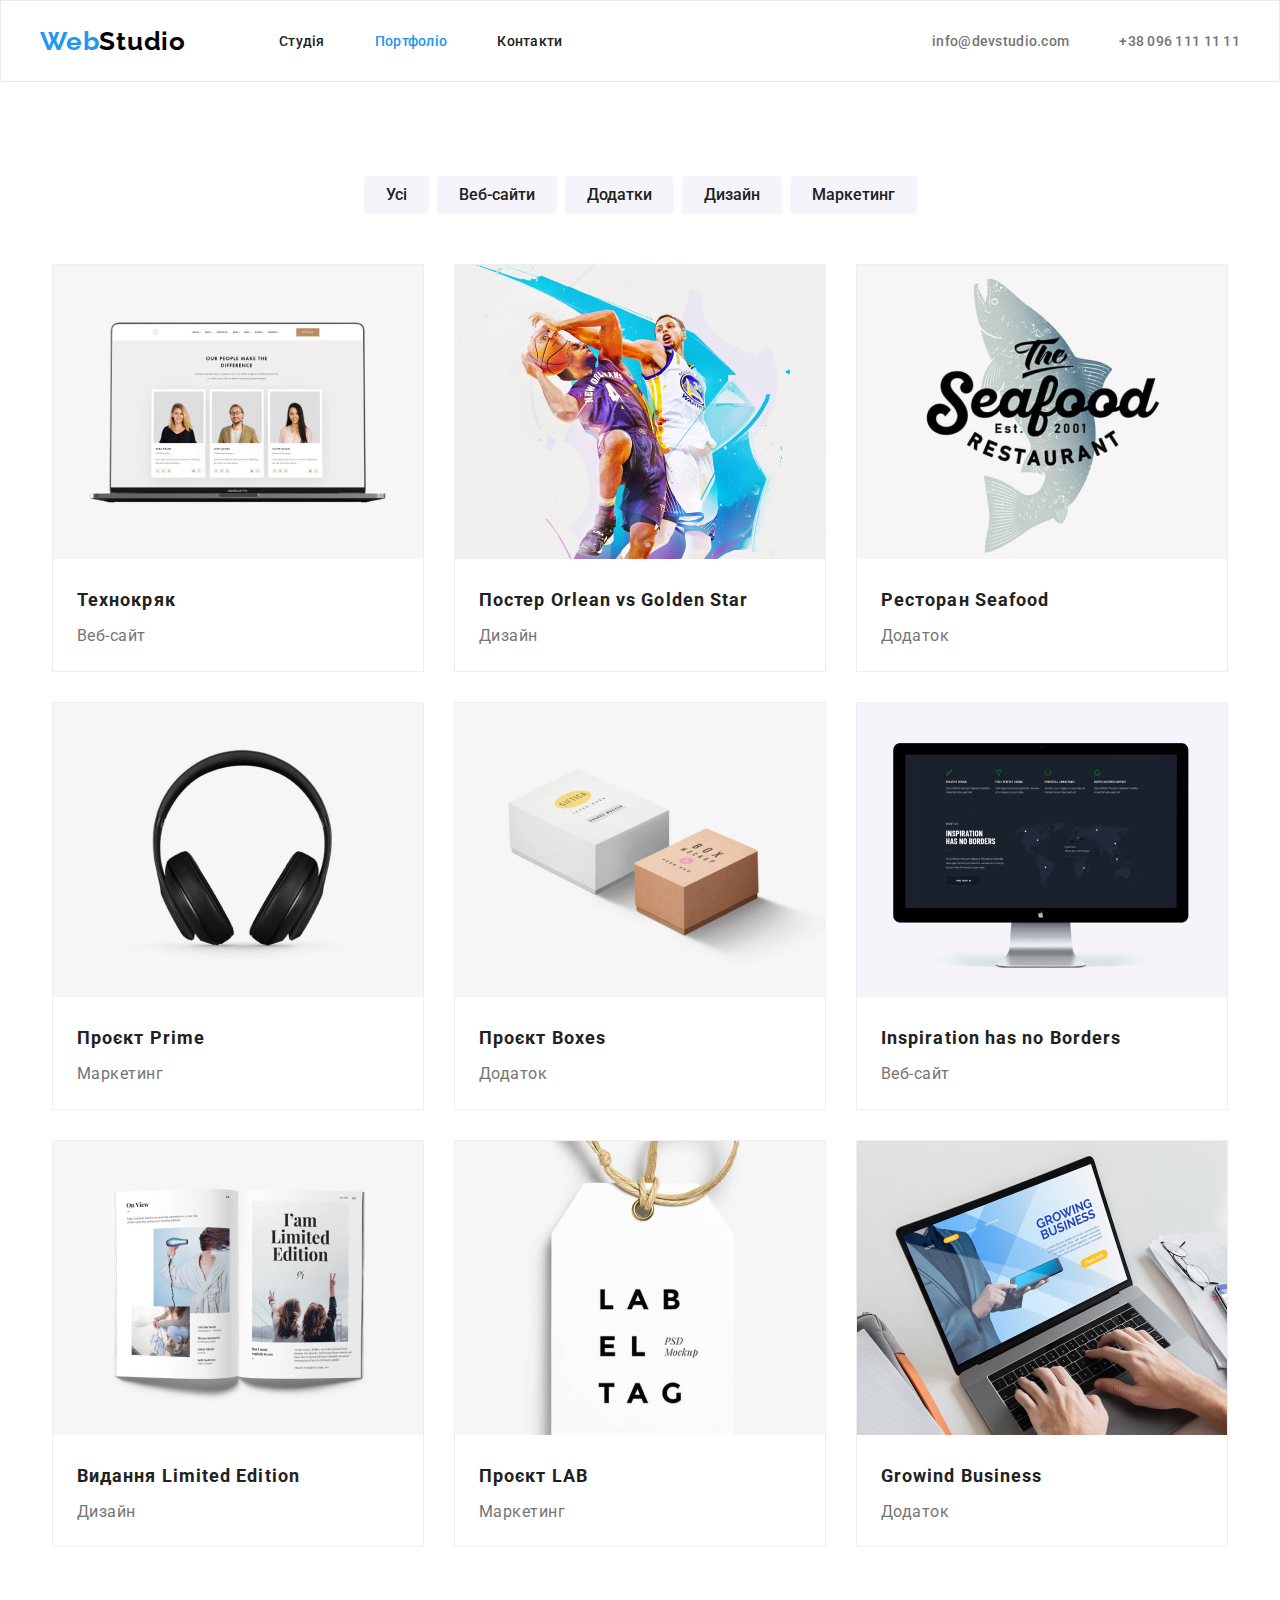
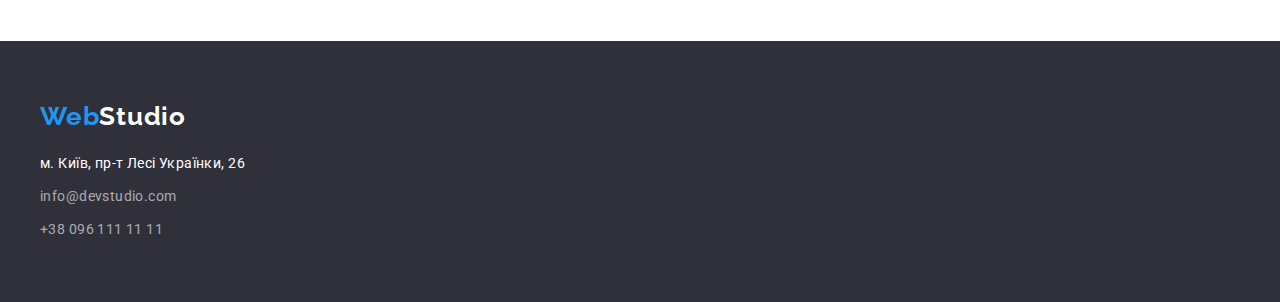
==== commit 8c3028b0: "Fix errors if Validator3" ====
--- a/portfolio.html
+++ b/portfolio.html
@@ -1,17 +1,16 @@
 <!DOCTYPE html>
 <html lang="uk">
   <head>
-    <meta charset="UTF-8" />
-    <meta http-equiv="X-UA-Compatible" content="IE=edge" />
-    <meta name="viewport" content="width=device-width, initial-scale=1.0" />
+    <meta charset="UTF-8">
+    <meta http-equiv="X-UA-Compatible" content="IE=edge">
+    <meta name="viewport" content="width=device-width, initial-scale=1.0">
     <title>Портфоліо</title>
-    <link rel="preconnect" href="https://fonts.googleapis.com" />
-    <link rel="preconnect" href="https://fonts.gstatic.com" crossorigin />
+    <link rel="preconnect" href="https://fonts.googleapis.com">
+    <link rel="preconnect" href="https://fonts.gstatic.com" crossorigin>
     <link
       href="https://fonts.googleapis.com/css2?family=Raleway:wght@700&family=Roboto:wght@400;500;700;900&display=swap"
-      rel="stylesheet"
-    />
-    <link rel="stylesheet" href="./styles/styles.css" />
+      rel="stylesheet">
+    <link rel="stylesheet" href="./styles/styles.css">
   </head>
   <body>
     <!-- Header -->
@@ -63,63 +62,63 @@
           <h1 class="visually-hidden">Портфоліо з фотографіями</h1>
           <ul class="photo-list">
             <li class="photo-img">
-              <img src="./images/img8.jpg" alt="Ноутбук" width="370" height="294" />
+              <img src="./images/img8.jpg" alt="Ноутбук" width="370" height="294">
               <div class="photo-item">
                 <h2 class="photo-title">Технокряк</h2>
                 <p class="photo-text"><span class="accent">Веб-сайт</span></p>
               </div>
             </li>
             <li class="photo-img">
-              <img src="./images/img9.jpg" alt="Баскетбол" width="370" height="294" />
+              <img src="./images/img9.jpg" alt="Баскетбол" width="370" height="294">
               <div class="photo-item">
                 <h2 class="photo-title">Постер <span lang="en">Orlean vs Golden Star</span></h2>
                 <p class="photo-text"><span class="accent">Дизайн</span></p>
               </div>
             </li>
             <li class="photo-img">
-              <img src="./images/img10.jpg" alt="Логотип" width="370" height="294" />
+              <img src="./images/img10.jpg" alt="Логотип" width="370" height="294">
               <div class="photo-item">
                 <h2 class="photo-title">Ресторан <span lang="en">Seafood</span></h2>
                 <p class="photo-text"><span class="accent">Додаток</span></p>
               </div>
             </li>
             <li class="photo-img">
-              <img src="./images/img11.jpg" alt="Навушники" width="370" height="294" />
+              <img src="./images/img11.jpg" alt="Навушники" width="370" height="294">
               <div class="photo-item">
                 <h2 class="photo-title">Проєкт <span lang="en">Prime</span></h2>
                 <p class="photo-text"><span class="accent">Маркетинг</span></p>
               </div>
             </li>
             <li class="photo-img">
-              <img src="./images/img12.jpg" alt="Упаковка з картону" width="370" height="294" />
+              <img src="./images/img12.jpg" alt="Упаковка з картону" width="370" height="294">
               <div class="photo-item">
                 <h2 class="photo-title">Проєкт <span lang="en">Boxes</span></h2>
                 <p class="photo-text"><span class="accent">Додаток</span></p>
               </div>
             </li>
             <li class="photo-img">
-              <img src="./images/img13.jpg" alt="Монітор" width="370" height="294" />
+              <img src="./images/img13.jpg" alt="Монітор" width="370" height="294">
               <div class="photo-item">
                 <h2 class="photo-title" lang="en">Inspiration has no Borders</h2>
                 <p class="photo-text"><span class="accent">Веб-сайт</span></p>
               </div>
             </li>
             <li class="photo-img">
-              <img src="./images/img14.jpg" alt="Журнал" width="370" height="294" />
+              <img src="./images/img14.jpg" alt="Журнал" width="370" height="294">
               <div class="photo-item">
                 <h2 class="photo-title">Видання <span lang="en">Limited Edition</span></h2>
                 <p class="photo-text"><span class="accent">Дизайн</span></p>
               </div>
             </li>
             <li class="photo-img">
-              <img src="./images/img15.jpg" alt="Бірка" width="370" height="294" />
+              <img src="./images/img15.jpg" alt="Бірка" width="370" height="294">
               <div class="photo-item">
                 <h2 class="photo-title">Проєкт <span lang="en">LAB</span></h2>
                 <p class="photo-text"><span class="accent">Маркетинг</span></p>
               </div>
             </li>
             <li class="photo-img">
-              <img src="./images/img16.jpg" alt="Робоче місце" width="370" height="294" />
+              <img src="./images/img16.jpg" alt="Робоче місце" width="370" height="294">
               <div class="photo-item">
                 <h2 class="photo-title" lang="en">Growind Business</h2>
                 <p class="photo-text"><span class="accent">Додаток</span></p>
--- a/styles/styles.css
+++ b/styles/styles.css
@@ -25,6 +25,7 @@
     padding-left: 15px;
     padding-right: 15px;
     margin: 0 auto;
+    /* border: 1px solid #bb2020; */
 }
 
 /*_____________________Header___________________*/
@@ -446,29 +447,34 @@
 }
 
 .photo-list {
+    margin-top: 50px;
+    margin-bottom: 0;
+    padding: 0;
+
     list-style: none;
     display: flex;
     flex-wrap: wrap;
+    justify-content: center;
 
     gap: 30px;
 }
 
 .photo-img {
+    box-sizing: border-box;
     background-color: var(--background-color-main);
     border: 1px solid #EEEEEE;
 }
 
 .photo-item {
-    margin-top: 34px;
-    margin-bottom: 0;
-    padding-left: 0;
+    
+    margin: 0;
+    padding: 20px 24px;
 }
 
 .photo-title {
-    margin-left: 24px;
-    margin-top: 20px;
-    /* width: 322px; */
-    /* height: 36px; */
+    margin-top: 0;
+    margin-bottom: 4px;
+
     font-weight: 700;
     font-size: 18px;
     line-height: 2;
@@ -478,9 +484,7 @@
 }
 
 .photo-text {
-    margin-left: 24px;
-    margin-top: 4px;
-
+    margin: 0;
     font-weight: 400;
     font-size: 16px;
     line-height: 1.8;
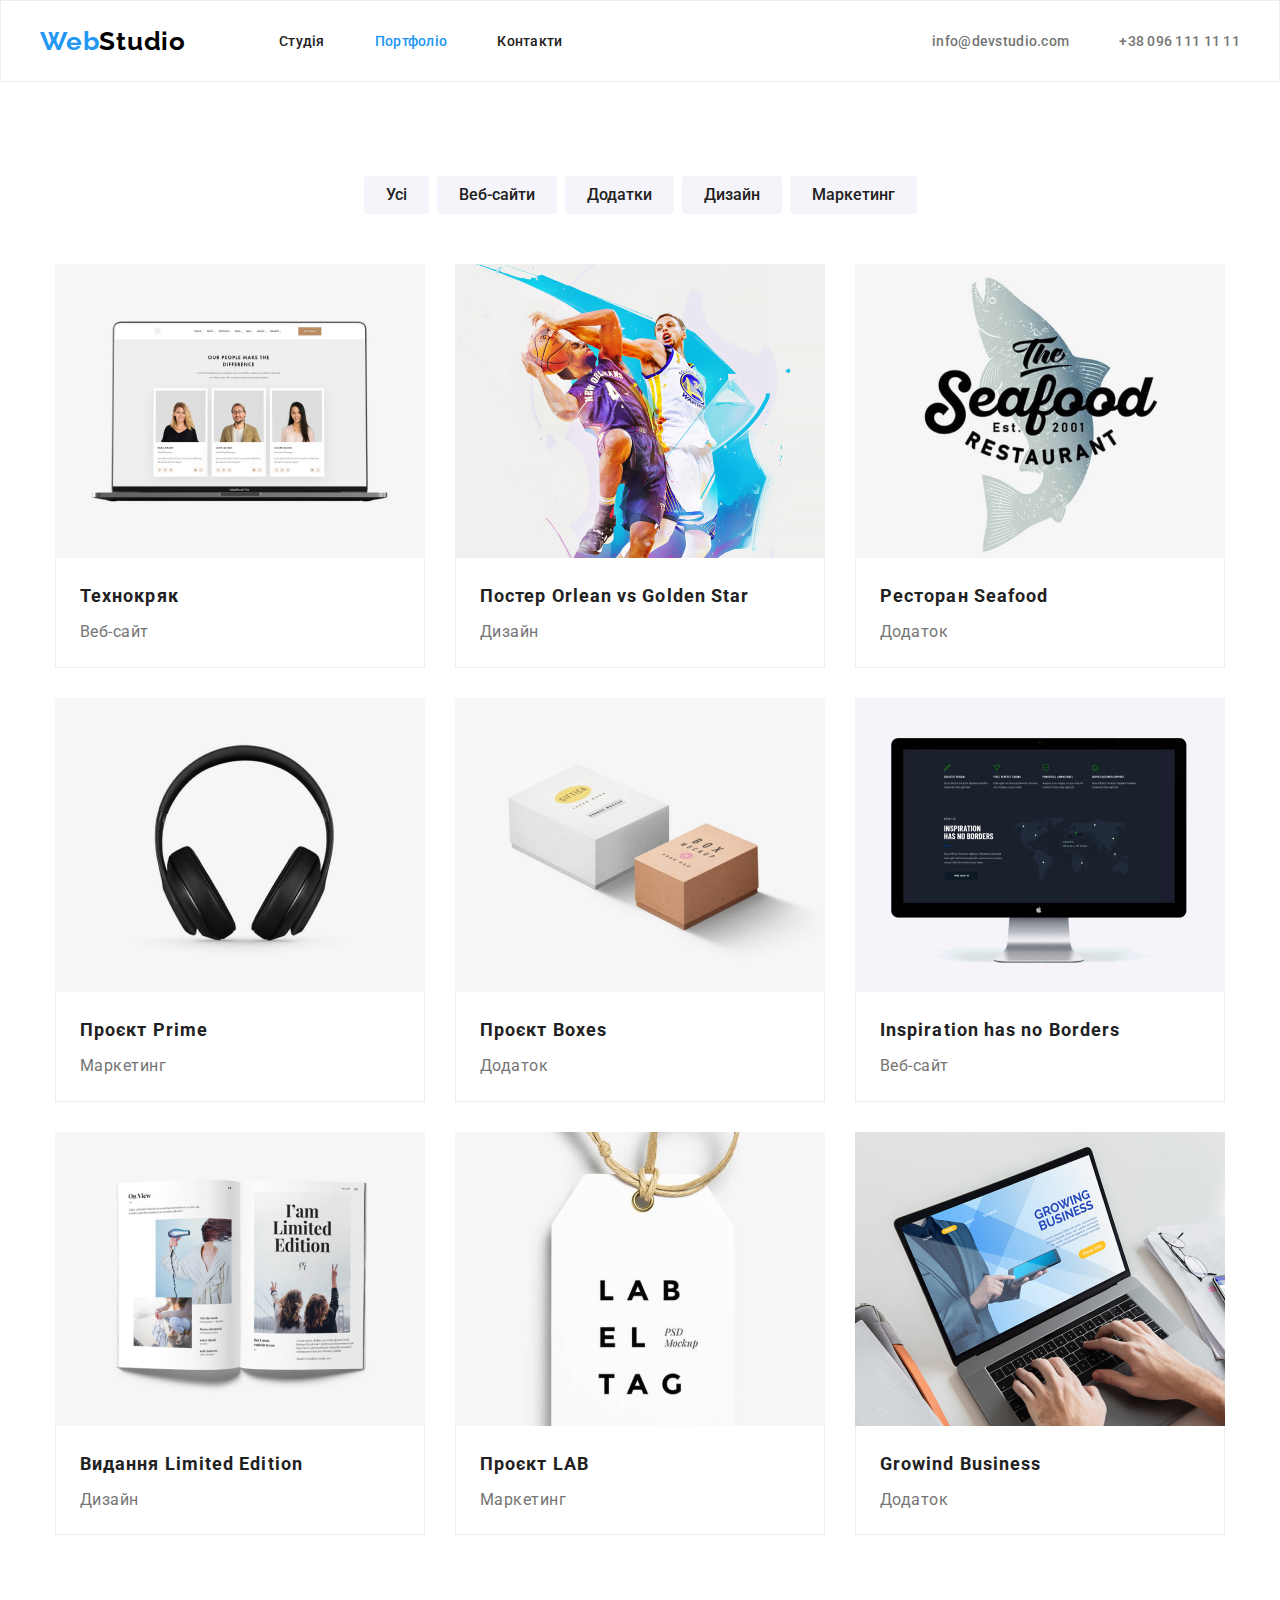
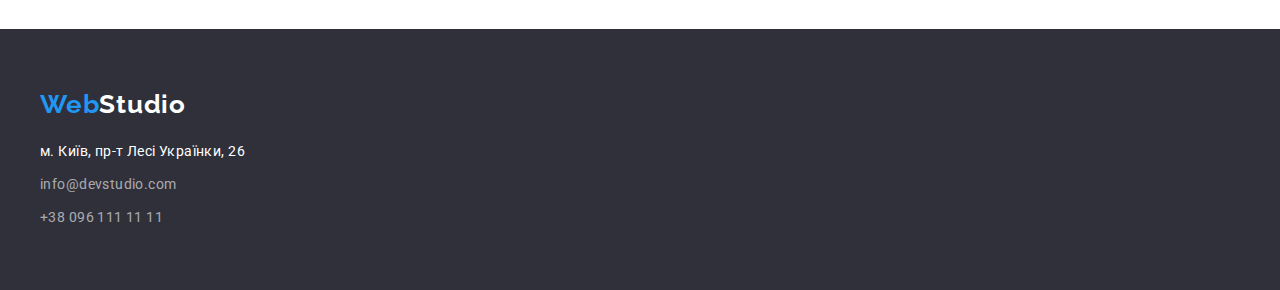
==== commit ed43da3e: "Portf disp-block" ====
--- a/portfolio.html
+++ b/portfolio.html
@@ -62,63 +62,63 @@
           <h1 class="visually-hidden">Портфоліо з фотографіями</h1>
           <ul class="photo-list">
             <li class="photo-img">
-              <img src="./images/img8.jpg" alt="Ноутбук" width="370" height="294">
+              <img class="portfolio-img" src="./images/img8.jpg" alt="Ноутбук" width="370" height="294">
               <div class="photo-item">
                 <h2 class="photo-title">Технокряк</h2>
                 <p class="photo-text"><span class="accent">Веб-сайт</span></p>
               </div>
             </li>
             <li class="photo-img">
-              <img src="./images/img9.jpg" alt="Баскетбол" width="370" height="294">
+              <img class="portfolio-img" src="./images/img9.jpg" alt="Баскетбол" width="370" height="294">
               <div class="photo-item">
                 <h2 class="photo-title">Постер <span lang="en">Orlean vs Golden Star</span></h2>
                 <p class="photo-text"><span class="accent">Дизайн</span></p>
               </div>
             </li>
             <li class="photo-img">
-              <img src="./images/img10.jpg" alt="Логотип" width="370" height="294">
+              <img class="portfolio-img" src="./images/img10.jpg" alt="Логотип" width="370" height="294">
               <div class="photo-item">
                 <h2 class="photo-title">Ресторан <span lang="en">Seafood</span></h2>
                 <p class="photo-text"><span class="accent">Додаток</span></p>
               </div>
             </li>
             <li class="photo-img">
-              <img src="./images/img11.jpg" alt="Навушники" width="370" height="294">
+              <img class="portfolio-img" src="./images/img11.jpg" alt="Навушники" width="370" height="294">
               <div class="photo-item">
                 <h2 class="photo-title">Проєкт <span lang="en">Prime</span></h2>
                 <p class="photo-text"><span class="accent">Маркетинг</span></p>
               </div>
             </li>
             <li class="photo-img">
-              <img src="./images/img12.jpg" alt="Упаковка з картону" width="370" height="294">
+              <img class="portfolio-img" src="./images/img12.jpg" alt="Упаковка з картону" width="370" height="294">
               <div class="photo-item">
                 <h2 class="photo-title">Проєкт <span lang="en">Boxes</span></h2>
                 <p class="photo-text"><span class="accent">Додаток</span></p>
               </div>
             </li>
             <li class="photo-img">
-              <img src="./images/img13.jpg" alt="Монітор" width="370" height="294">
+              <img class="portfolio-img" src="./images/img13.jpg" alt="Монітор" width="370" height="294">
               <div class="photo-item">
                 <h2 class="photo-title" lang="en">Inspiration has no Borders</h2>
                 <p class="photo-text"><span class="accent">Веб-сайт</span></p>
               </div>
             </li>
             <li class="photo-img">
-              <img src="./images/img14.jpg" alt="Журнал" width="370" height="294">
+              <img class="portfolio-img" src="./images/img14.jpg" alt="Журнал" width="370" height="294">
               <div class="photo-item">
                 <h2 class="photo-title">Видання <span lang="en">Limited Edition</span></h2>
                 <p class="photo-text"><span class="accent">Дизайн</span></p>
               </div>
             </li>
             <li class="photo-img">
-              <img src="./images/img15.jpg" alt="Бірка" width="370" height="294">
+              <img class="portfolio-img" src="./images/img15.jpg" alt="Бірка" width="370" height="294">
               <div class="photo-item">
                 <h2 class="photo-title">Проєкт <span lang="en">LAB</span></h2>
                 <p class="photo-text"><span class="accent">Маркетинг</span></p>
               </div>
             </li>
             <li class="photo-img">
-              <img src="./images/img16.jpg" alt="Робоче місце" width="370" height="294">
+              <img class="portfolio-img" src="./images/img16.jpg" alt="Робоче місце" width="370" height="294">
               <div class="photo-item">
                 <h2 class="photo-title" lang="en">Growind Business</h2>
                 <p class="photo-text"><span class="accent">Додаток</span></p>
--- a/styles/styles.css
+++ b/styles/styles.css
@@ -462,13 +462,19 @@
 .photo-img {
     box-sizing: border-box;
     background-color: var(--background-color-main);
-    border: 1px solid #EEEEEE;
+}
+
+.portfolio-img {
+    display: block;
 }
 
 .photo-item {
-    
     margin: 0;
     padding: 20px 24px;
+
+    border-right: 1px solid #eeeeee;
+    border-bottom: 1px solid #eeeeee;
+    border-left: 1px solid #eeeeee;
 }
 
 .photo-title {
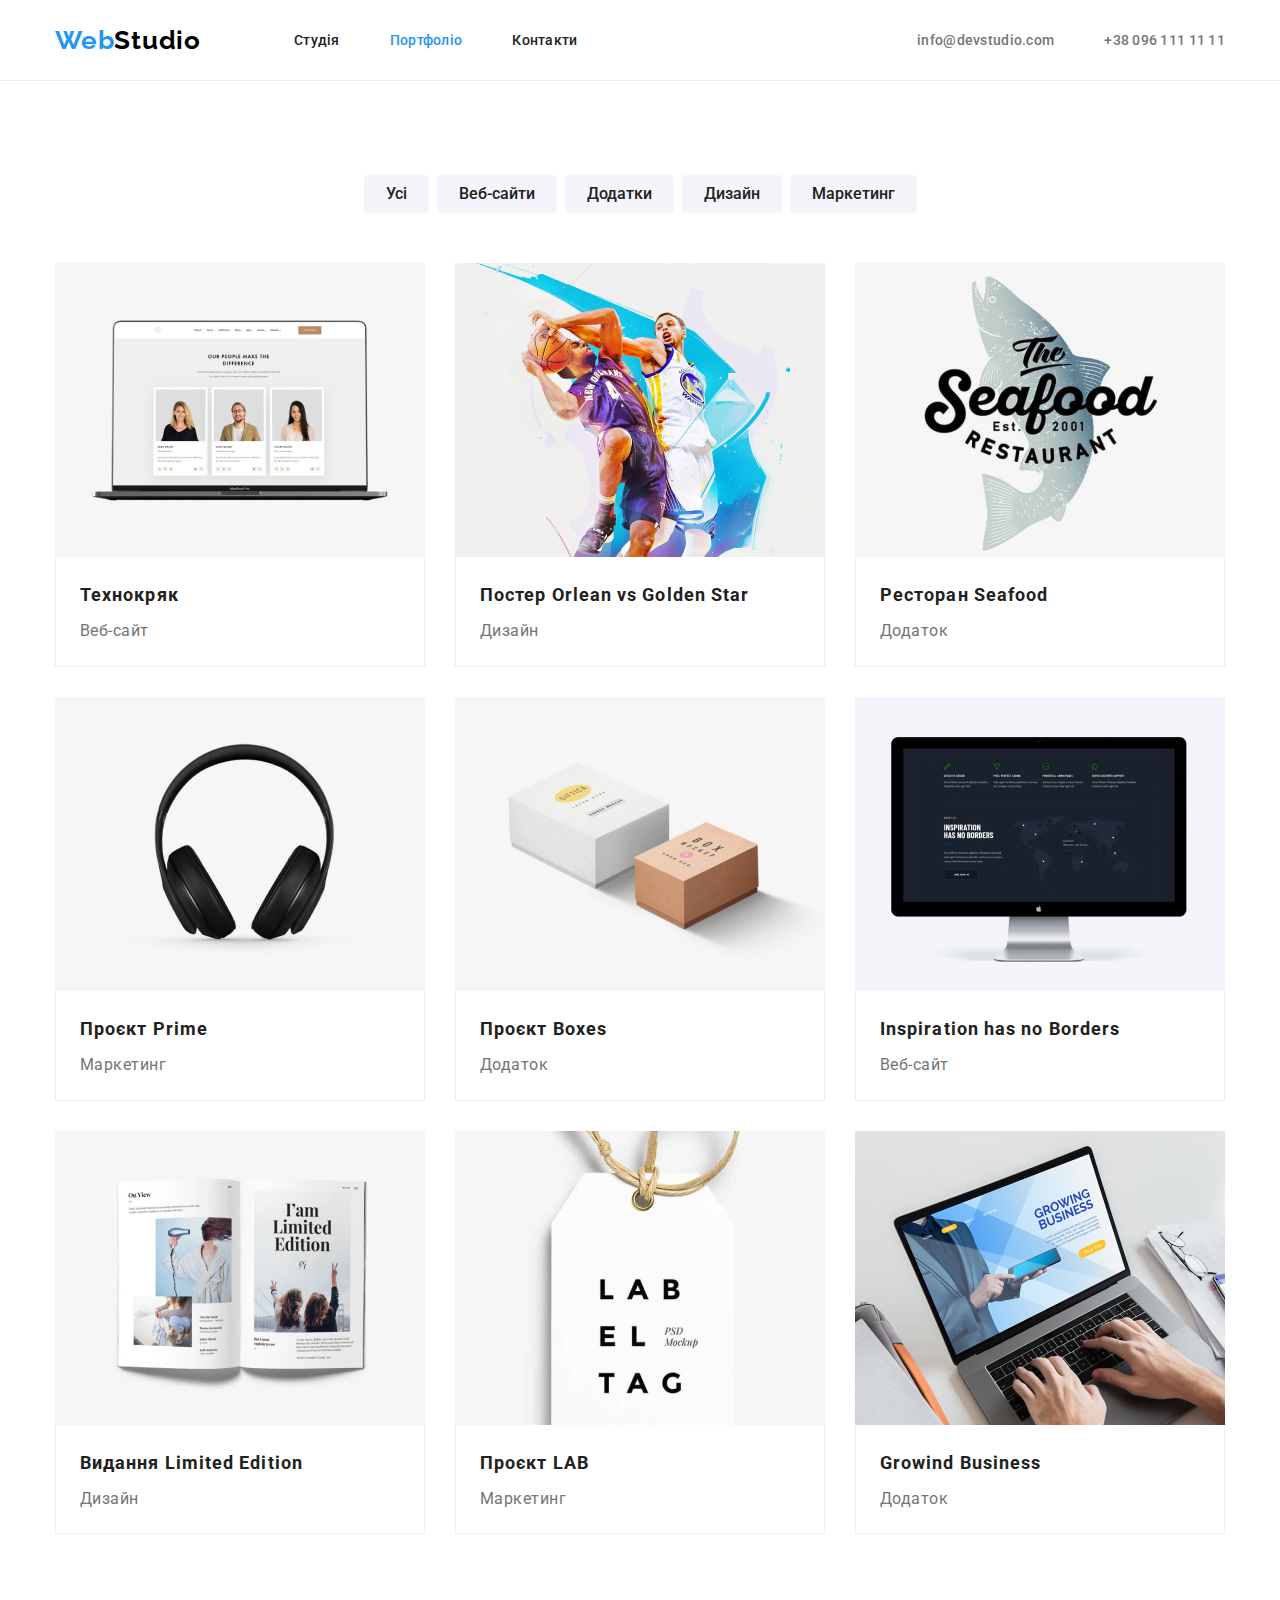
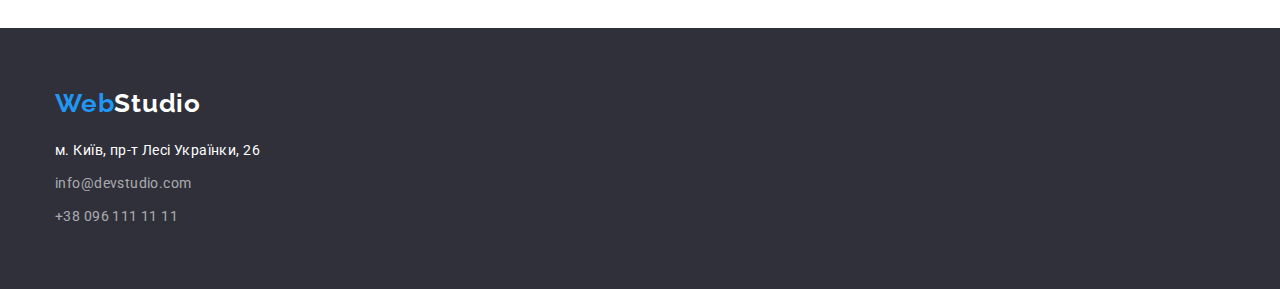
==== commit 691b93f5: "Fix errors from DZ" ====
--- a/portfolio.html
+++ b/portfolio.html
@@ -10,6 +10,7 @@
     <link
       href="https://fonts.googleapis.com/css2?family=Raleway:wght@700&family=Roboto:wght@400;500;700;900&display=swap"
       rel="stylesheet">
+    <link rel="stylesheet" href="https://cdnjs.cloudflare.com/ajax/libs/modern-normalize/1.1.0/modern-normalize.min.css">
     <link rel="stylesheet" href="./styles/styles.css">
   </head>
   <body>
@@ -65,63 +66,63 @@
               <img class="portfolio-img" src="./images/img8.jpg" alt="Ноутбук" width="370" height="294">
               <div class="photo-item">
                 <h2 class="photo-title">Технокряк</h2>
-                <p class="photo-text"><span class="accent">Веб-сайт</span></p>
+                <p class="photo-text">Веб-сайт</p>
               </div>
             </li>
             <li class="photo-img">
               <img class="portfolio-img" src="./images/img9.jpg" alt="Баскетбол" width="370" height="294">
               <div class="photo-item">
                 <h2 class="photo-title">Постер <span lang="en">Orlean vs Golden Star</span></h2>
-                <p class="photo-text"><span class="accent">Дизайн</span></p>
+                <p class="photo-text">Дизайн</p>
               </div>
             </li>
             <li class="photo-img">
               <img class="portfolio-img" src="./images/img10.jpg" alt="Логотип" width="370" height="294">
               <div class="photo-item">
                 <h2 class="photo-title">Ресторан <span lang="en">Seafood</span></h2>
-                <p class="photo-text"><span class="accent">Додаток</span></p>
+                <p class="photo-text">Додаток</p>
               </div>
             </li>
             <li class="photo-img">
               <img class="portfolio-img" src="./images/img11.jpg" alt="Навушники" width="370" height="294">
               <div class="photo-item">
                 <h2 class="photo-title">Проєкт <span lang="en">Prime</span></h2>
-                <p class="photo-text"><span class="accent">Маркетинг</span></p>
+                <p class="photo-text">Маркетинг</p>
               </div>
             </li>
             <li class="photo-img">
               <img class="portfolio-img" src="./images/img12.jpg" alt="Упаковка з картону" width="370" height="294">
               <div class="photo-item">
                 <h2 class="photo-title">Проєкт <span lang="en">Boxes</span></h2>
-                <p class="photo-text"><span class="accent">Додаток</span></p>
+                <p class="photo-text">Додаток</p>
               </div>
             </li>
             <li class="photo-img">
               <img class="portfolio-img" src="./images/img13.jpg" alt="Монітор" width="370" height="294">
               <div class="photo-item">
                 <h2 class="photo-title" lang="en">Inspiration has no Borders</h2>
-                <p class="photo-text"><span class="accent">Веб-сайт</span></p>
+                <p class="photo-text">Веб-сайт</p>
               </div>
             </li>
             <li class="photo-img">
               <img class="portfolio-img" src="./images/img14.jpg" alt="Журнал" width="370" height="294">
               <div class="photo-item">
                 <h2 class="photo-title">Видання <span lang="en">Limited Edition</span></h2>
-                <p class="photo-text"><span class="accent">Дизайн</span></p>
+                <p class="photo-text">Дизайн</p>
               </div>
             </li>
             <li class="photo-img">
               <img class="portfolio-img" src="./images/img15.jpg" alt="Бірка" width="370" height="294">
               <div class="photo-item">
                 <h2 class="photo-title">Проєкт <span lang="en">LAB</span></h2>
-                <p class="photo-text"><span class="accent">Маркетинг</span></p>
+                <p class="photo-text">Маркетинг</p>
               </div>
             </li>
             <li class="photo-img">
               <img class="portfolio-img" src="./images/img16.jpg" alt="Робоче місце" width="370" height="294">
               <div class="photo-item">
                 <h2 class="photo-title" lang="en">Growind Business</h2>
-                <p class="photo-text"><span class="accent">Додаток</span></p>
+                <p class="photo-text">Додаток</p>
               </div>
             </li>
           </ul>
@@ -155,4 +156,4 @@
       </div>
     </footer>
   </body>
-</html>
+</html>--- a/styles/styles.css
+++ b/styles/styles.css
@@ -11,6 +11,12 @@
     --background-color-active: #188CE8;
 }
 
+img {
+    display: block;
+    max-width: 100%;
+    height: auto;
+}
+
 body {
     font-family: 'Roboto', sans-serif;
     color: var(--primary-text-color);
@@ -28,10 +34,9 @@
     /* border: 1px solid #bb2020; */
 }
 
-/*_____________________Header___________________*/
+/*_____________________Header__________________*/
 .header {
-    border-color: var(--background-color-main);
-    border: 1px solid #ECECEC;
+    border-bottom: 1px solid #ECECEC;
 }
 
 .name-header {
@@ -234,9 +239,6 @@
 .describe-text {
     margin: 0;
 
-    width: 270px;
-    height: 72px;
-
     font-size: 14px;
     line-height: 1.5;
     /* or 171% */
@@ -255,8 +257,6 @@
     margin-bottom: 50px;
     margin-top: 0;
 
-    display: flex;
-    justify-content: center;
     font-size: 32px;
     line-height: 1.3;
     text-align: center;
@@ -325,8 +325,6 @@
     text-align: center;
     letter-spacing: 0.03em;
     color: var(--primary-text-color);
-    display: flex;
-    justify-content: center;
 }
 
 .our-job{
@@ -339,8 +337,6 @@
     text-align: center;
     letter-spacing: 0.03em;
     color:var(--secondary-text-color);
-    display: flex;
-    justify-content: center;
 }
 
 /*__________________Footer__________________________*/
@@ -435,13 +431,13 @@
     border: 0;
     cursor: pointer;
     font-family: 'Roboto';
-    /* font-style: normal; */
+
     font-weight: 500;
     font-size: 16px;
     line-height: 1.6;
-    /* identical to box height, or 162% */
-    text-align: center;
-    /* letter-spacing: 0.03em; */
+
+    text-align: center;
+
     color: var(--primary-text-color);
     background-color: var(--background-portfolio);
 }
@@ -460,7 +456,6 @@
 }
 
 .photo-img {
-    box-sizing: border-box;
     background-color: var(--background-color-main);
 }
 
@@ -472,9 +467,9 @@
     margin: 0;
     padding: 20px 24px;
 
-    border-right: 1px solid #eeeeee;
-    border-bottom: 1px solid #eeeeee;
-    border-left: 1px solid #eeeeee;
+    border: 1px solid #eeeeee;
+    border-top: none;
+
 }
 
 .photo-title {
@@ -484,7 +479,7 @@
     font-weight: 700;
     font-size: 18px;
     line-height: 2;
-/* identical to box height, or 200% */
+
     letter-spacing: 0.06em;
     color: var(--primary-text-color);
 }
@@ -494,7 +489,7 @@
     font-weight: 400;
     font-size: 16px;
     line-height: 1.8;
-/* identical to box height, or 188% */
+
     letter-spacing: 0.03em;
     color: var(--secondary-text-color);
 }